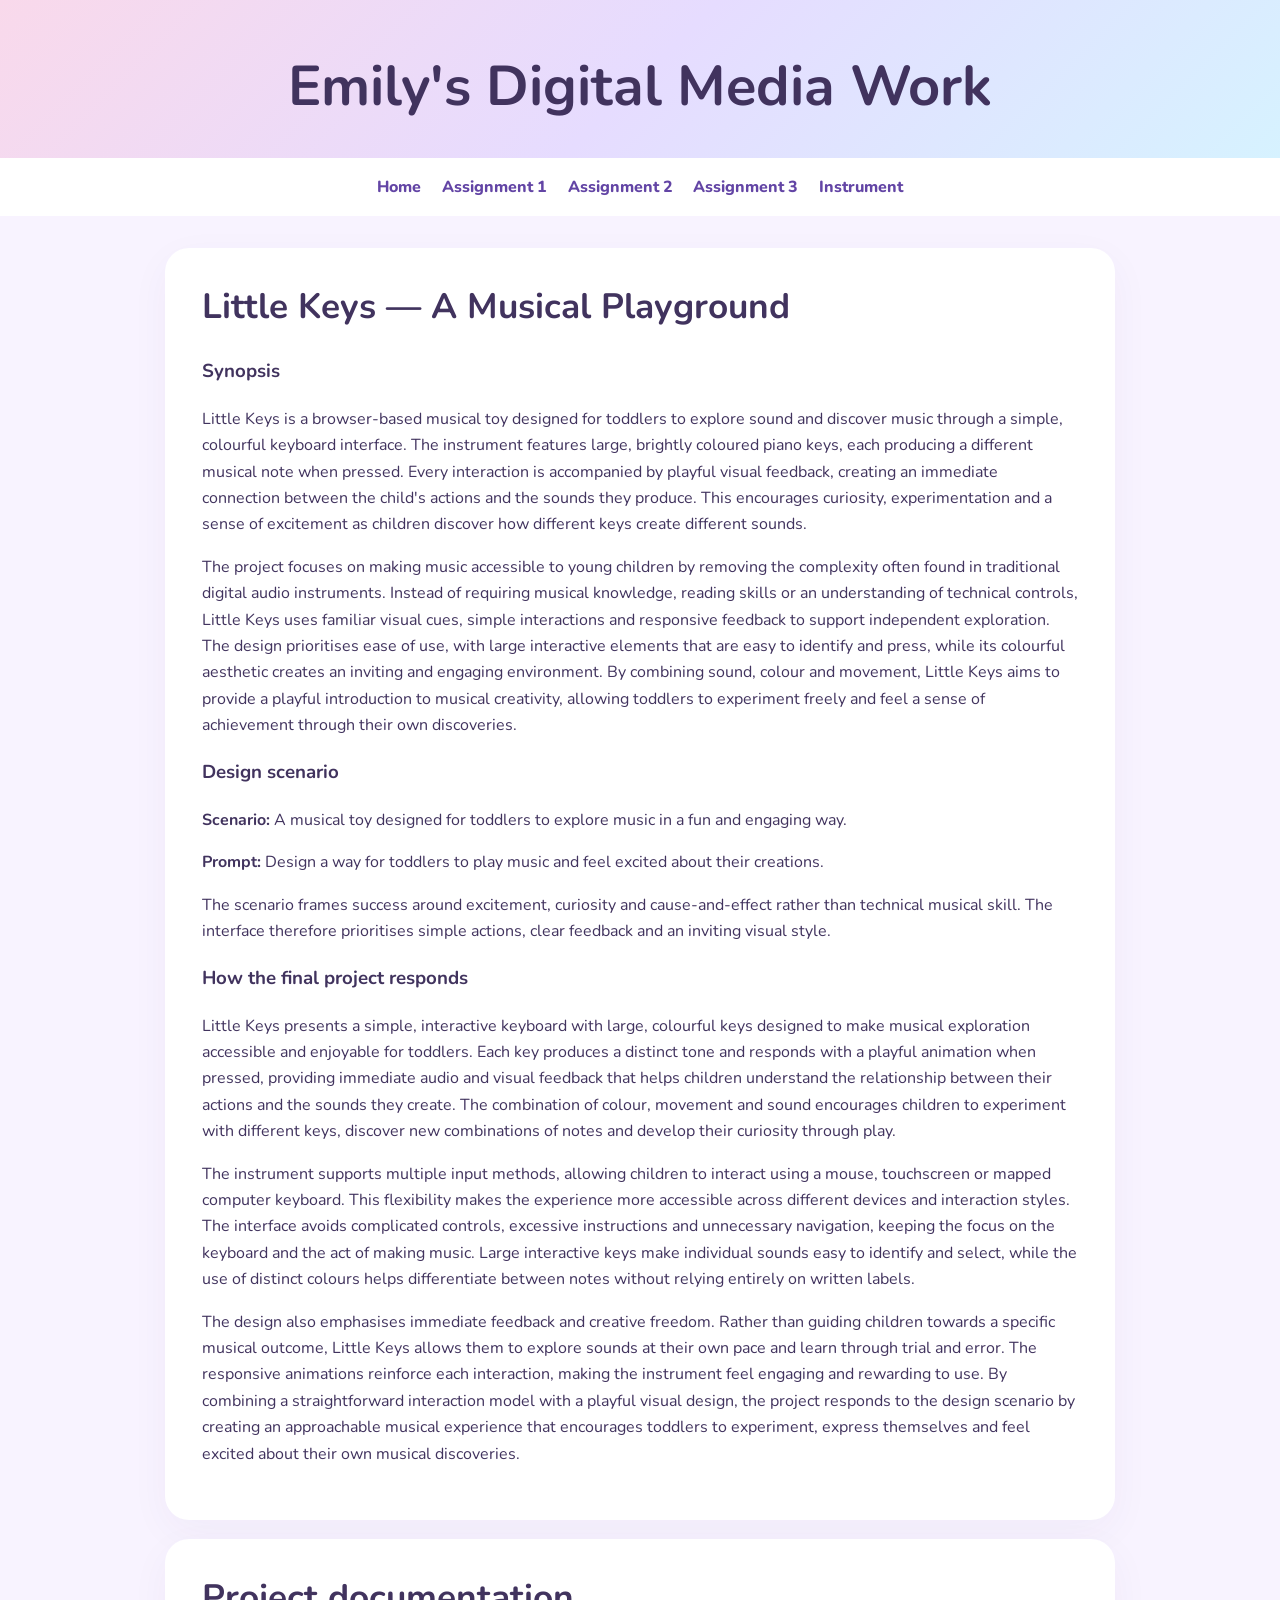
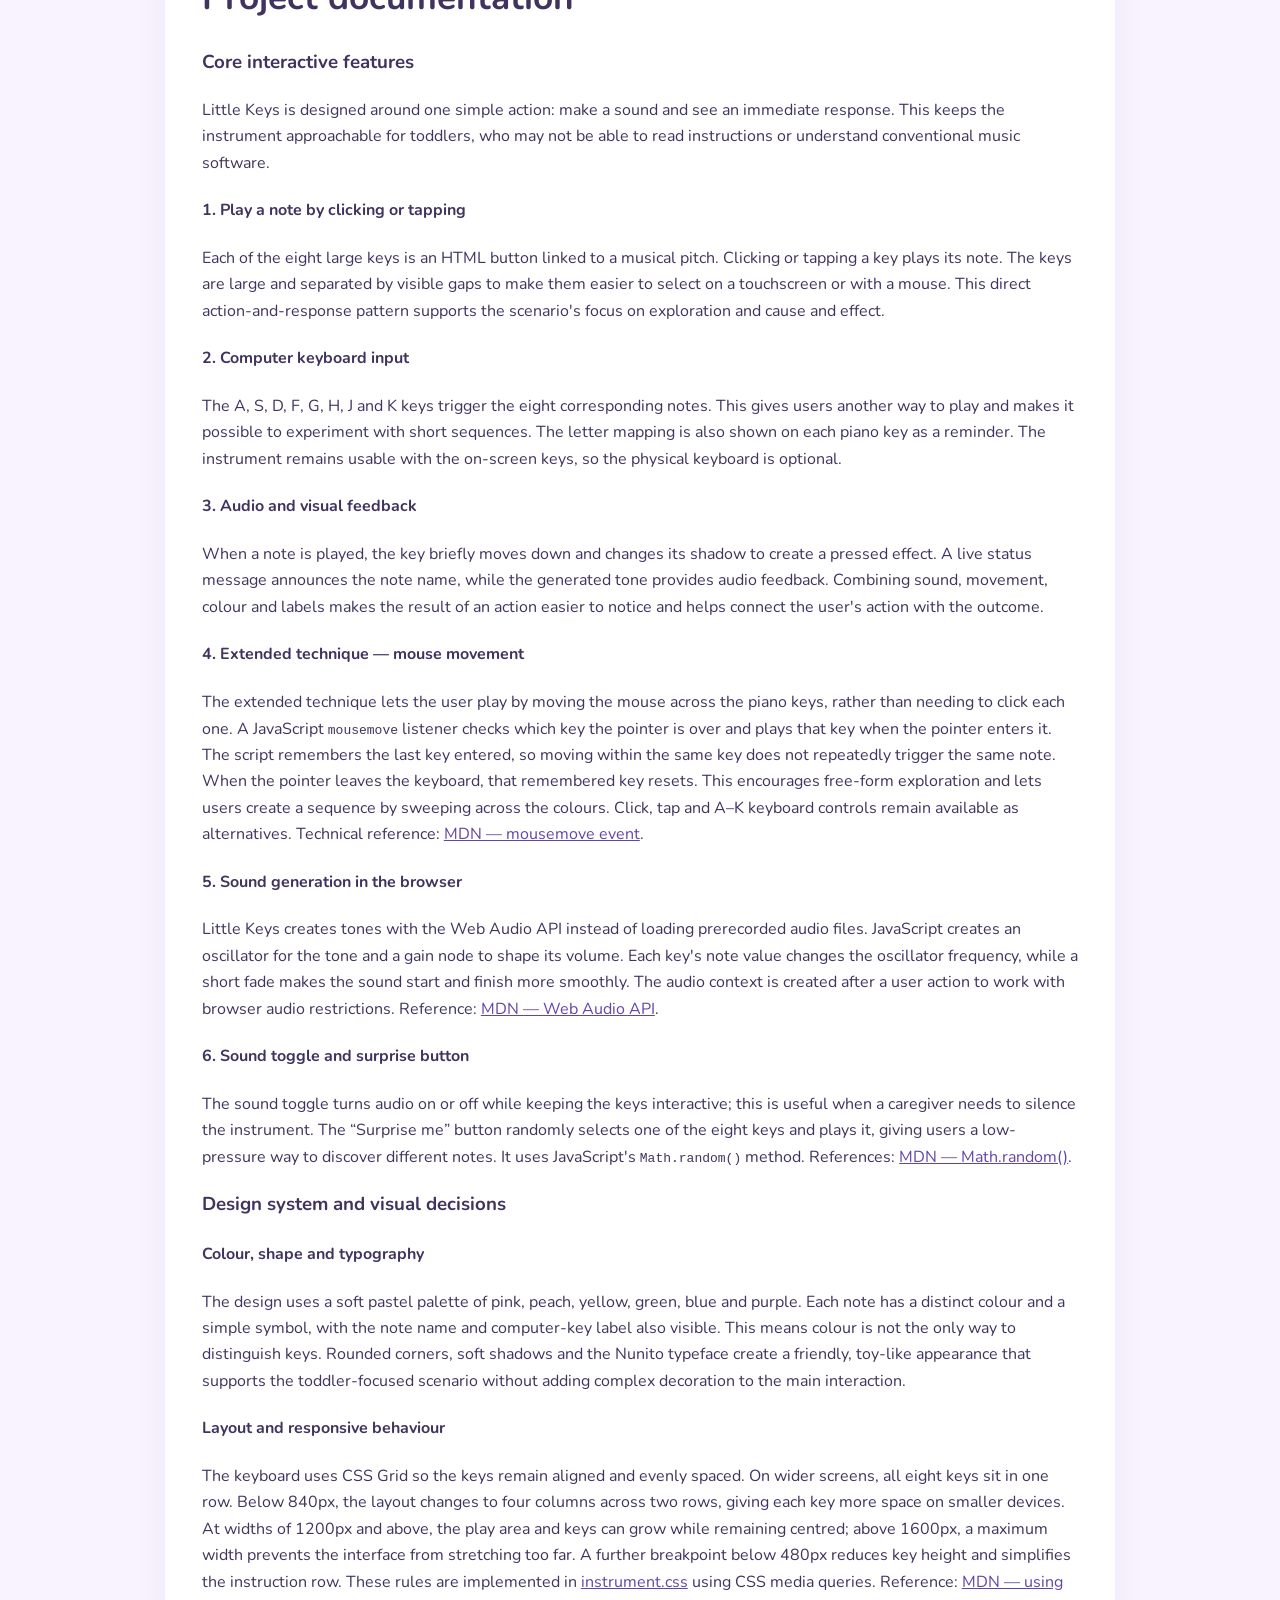
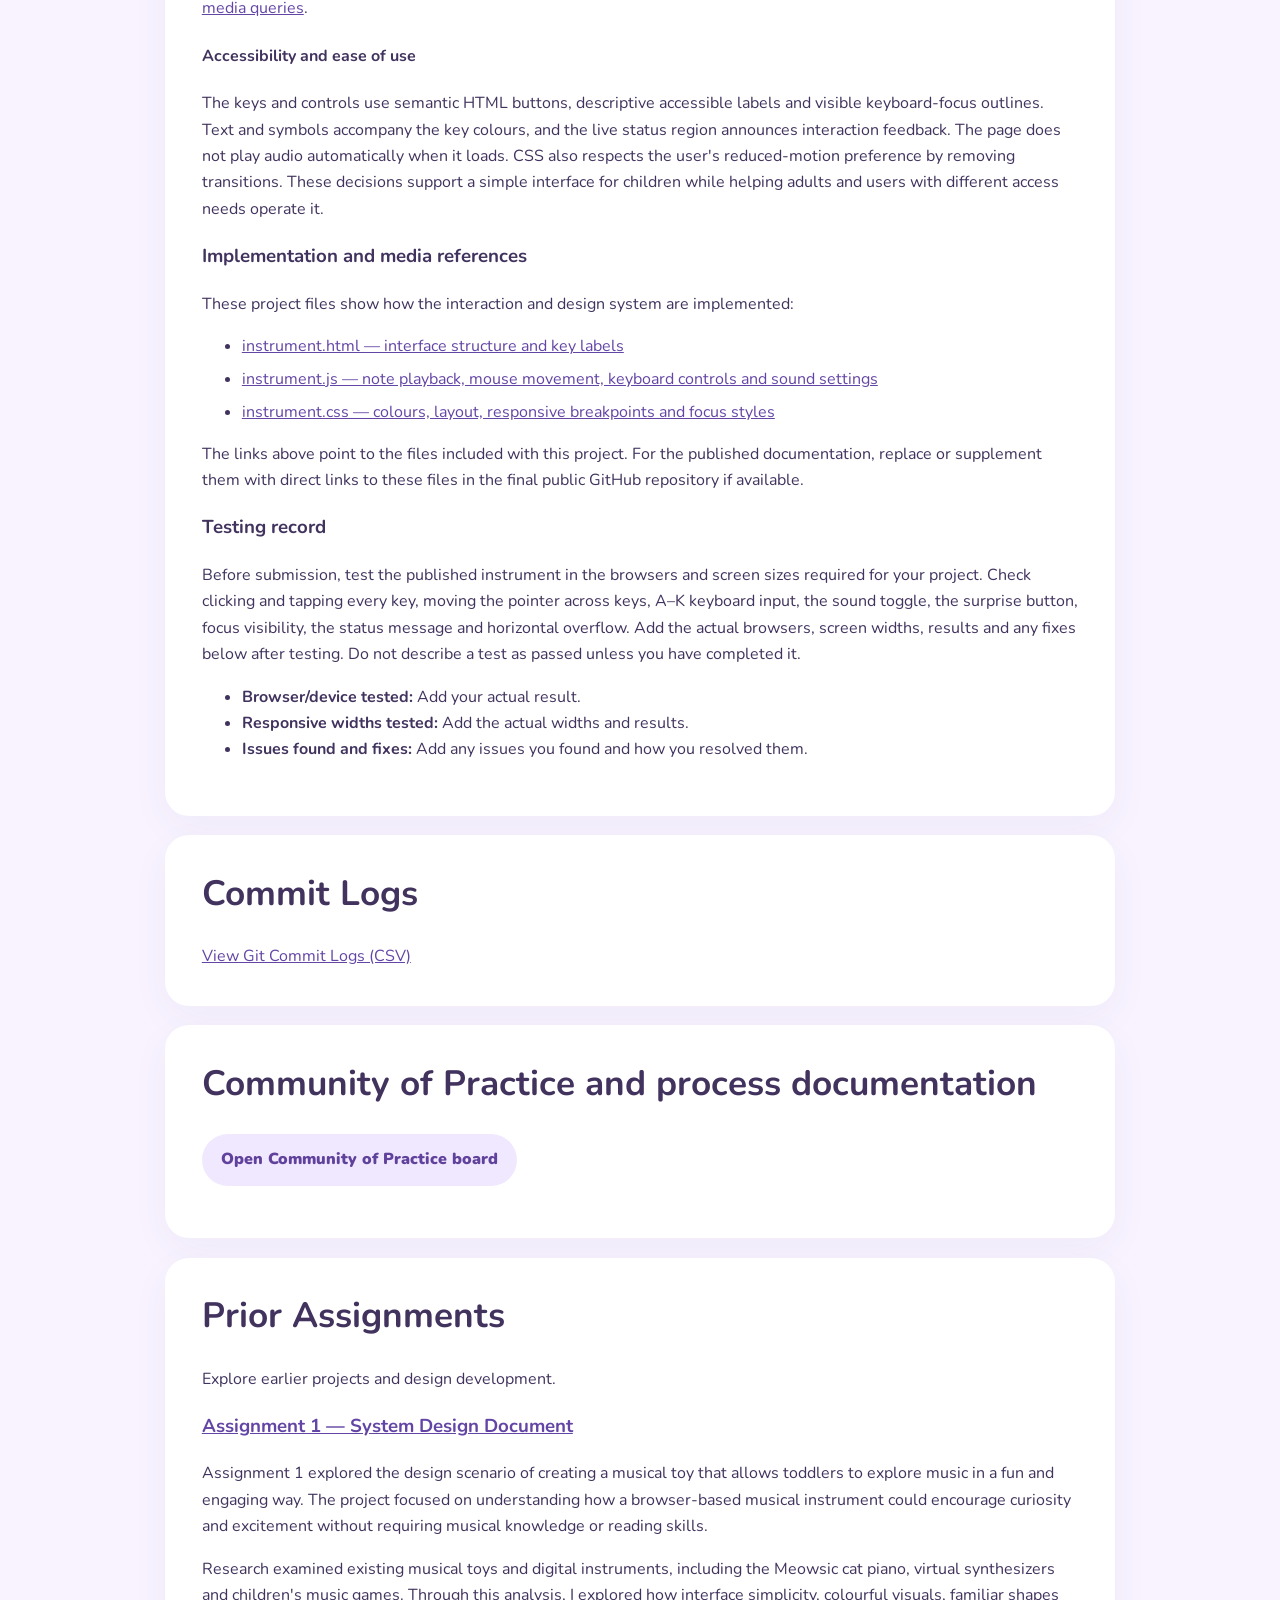
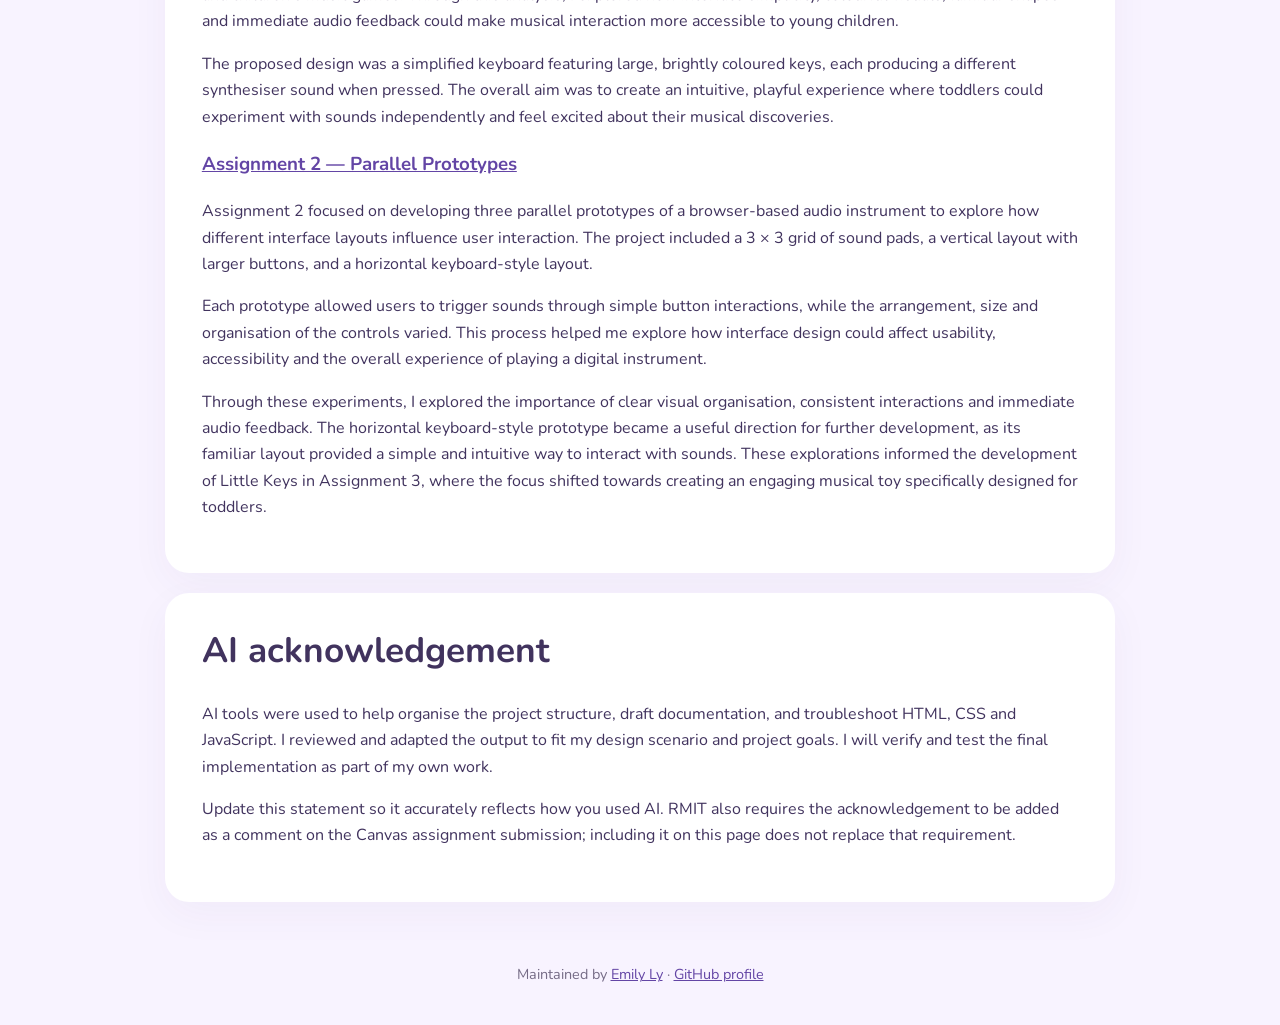
==== index.html @ 015d26b7 "commit_history.csv" ====
<!doctype html>
<html lang="en">
<head>
  <meta charset="utf-8">
  <meta name="viewport" content="width=device-width, initial-scale=1">
  <meta name="description" content="Emily Ly's Digital Media Specialisation work index and Assignment 3 documentation for Little Keys.">
  <title>Emily's Digital Media Work — Little Keys</title>
  <link rel="stylesheet" href="reset.css">
  <link rel="stylesheet" href="style.css">
  
</head>

<body>
    <header class="site-header">
        <h1>Emily's Digital Media Work</h1>
    </header>
    
    <nav class="site-nav" aria-label="Main navigation">
        <a href="#home">Home</a>
        <a href="assignment1.html">Assignment 1</a>
        <a href="assignment2.html">Assignment 2</a>
        <a href="assignment3.html">Assignment 3</a>
        <a href="instrument.html">Instrument</a>
    </nav>
    
    <main id="home">
        <section class="panel">
            <h2>Little Keys — A Musical Playground</h2>
            <h3>Synopsis</h3>
            <p>Little Keys is a browser-based musical toy designed for toddlers to explore sound and discover music through a simple, colourful keyboard interface. 
                The instrument features large, brightly coloured piano keys, each producing a different musical note when pressed. Every interaction is accompanied by playful visual feedback, 
                creating an immediate connection between the child's actions and the sounds they produce. This encourages curiosity, experimentation and a 
                sense of excitement as children discover how different keys create different sounds.</p>

            <p>The project focuses on making music accessible to young children by removing the complexity often found in traditional digital audio instruments. 
                Instead of requiring musical knowledge, reading skills or an understanding of technical controls, Little Keys uses familiar visual cues, 
                simple interactions and responsive feedback to support independent exploration. The design prioritises ease of use, with large interactive 
                elements that are easy to identify and press, while its colourful aesthetic creates an inviting and engaging environment. 
                By combining sound, colour and movement, Little Keys aims to provide a playful introduction to musical creativity, allowing toddlers to 
                experiment freely and feel a sense of achievement through their own discoveries.</p>
                
            <h3>Design scenario</h3>
            <p><strong>Scenario:</strong> A musical toy designed for toddlers to explore music in a fun and engaging way.</p>
            <p><strong>Prompt:</strong> Design a way for toddlers to play music and feel excited about their creations.</p>
            <p>The scenario frames success around excitement, curiosity and cause-and-effect rather than technical musical skill. The interface therefore prioritises simple actions, clear feedback and an inviting visual style.</p>
            
            <h3>How the final project responds</h3>
            <p>Little Keys presents a simple, interactive keyboard with large, colourful keys designed to make musical exploration accessible and enjoyable for toddlers. 
                Each key produces a distinct tone and responds with a playful animation when pressed, providing immediate audio and visual feedback that helps children 
                understand the relationship between their actions and the sounds they create. The combination of colour, movement and sound encourages children to experiment 
                with different keys, discover new combinations of notes and develop their curiosity through play.</p>   

            <p>The instrument supports multiple input methods, allowing children to interact using a mouse, touchscreen or mapped computer keyboard. This flexibility 
            makes the experience more accessible across different devices and interaction styles. The interface avoids complicated controls, excessive instructions and 
            unnecessary navigation, keeping the focus on the keyboard and the act of making music. Large interactive keys make individual sounds easy to identify and select, 
            while the use of distinct colours helps differentiate between notes without relying entirely on written labels.</p>

            <p>The design also emphasises immediate feedback and creative freedom. Rather than guiding children towards a specific musical outcome, Little Keys allows them 
                to explore sounds at their own pace and learn through trial and error. The responsive animations reinforce each interaction, making the instrument feel engaging 
                and rewarding to use. By combining a straightforward interaction model with a playful visual design, the project responds to the design scenario by creating an 
                approachable musical experience that encourages toddlers to experiment, express themselves and feel excited about their own musical discoveries.</p>
                    
        </section>


        <section class="panel" id="assignment3">
                    <h2>Project documentation</h2>
                    <h3>Core interactive features</h3>
                    <p>Little Keys is designed around one simple action: make a sound and see an immediate response. This keeps the instrument approachable for toddlers, who may not be able to read instructions or understand conventional music software.</p>
                    <h4>1. Play a note by clicking or tapping</h4>
                    <p>Each of the eight large keys is an HTML button linked to a musical pitch. Clicking or tapping a key plays its note. The keys are large and separated by visible gaps to make them easier to select on a touchscreen or with a mouse. This direct action-and-response pattern supports the scenario's focus on exploration and cause and effect.</p>
                    <h4>2. Computer keyboard input</h4>
                    <p>The A, S, D, F, G, H, J and K keys trigger the eight corresponding notes. This gives users another way to play and makes it possible to experiment with short sequences. The letter mapping is also shown on each piano key as a reminder. The instrument remains usable with the on-screen keys, so the physical keyboard is optional.</p>
                    <h4>3. Audio and visual feedback</h4>
                    <p>When a note is played, the key briefly moves down and changes its shadow to create a pressed effect. A live status message announces the note name, while the generated tone provides audio feedback. Combining sound, movement, colour and labels makes the result of an action easier to notice and helps connect the user's action with the outcome.</p>
                    <h4>4. Extended technique — mouse movement</h4>
                    <p>The extended technique lets the user play by moving the mouse across the piano keys, rather than needing to click each one. A JavaScript <code>mousemove</code> listener checks which key the pointer is over and plays that key when the pointer enters it. The script remembers the last key entered, so moving within the same key does not repeatedly trigger the same note. When the pointer leaves the keyboard, that remembered key resets. This encourages free-form exploration and lets users create a sequence by sweeping across the colours. Click, tap and A–K keyboard controls remain available as alternatives. Technical reference: <a href="https://developer.mozilla.org/en-US/docs/Web/API/Element/mousemove_event" target="_blank" rel="noreferrer">MDN — mousemove event</a>.</p>
                    <h4>5. Sound generation in the browser</h4>
                    <p>Little Keys creates tones with the Web Audio API instead of loading prerecorded audio files. JavaScript creates an oscillator for the tone and a gain node to shape its volume. Each key's note value changes the oscillator frequency, while a short fade makes the sound start and finish more smoothly. The audio context is created after a user action to work with browser audio restrictions. Reference: <a href="https://developer.mozilla.org/en-US/docs/Web/API/Web_Audio_API" target="_blank" rel="noreferrer">MDN — Web Audio API</a>.</p>
                    <h4>6. Sound toggle and surprise button</h4>
                    <p>The sound toggle turns audio on or off while keeping the keys interactive; this is useful when a caregiver needs to silence the instrument. The “Surprise me” button randomly selects one of the eight keys and plays it, giving users a low-pressure way to discover different notes. It uses JavaScript's <code>Math.random()</code> method. References: <a href="https://developer.mozilla.org/en-US/docs/Web/JavaScript/Reference/Global_Objects/Math/random" target="_blank" rel="noreferrer">MDN — Math.random()</a>.</p>
                    <h3>Design system and visual decisions</h3>
                    <h4>Colour, shape and typography</h4>
                    <p>The design uses a soft pastel palette of pink, peach, yellow, green, blue and purple. Each note has a distinct colour and a simple symbol, with the note name and computer-key label also visible. This means colour is not the only way to distinguish keys. Rounded corners, soft shadows and the Nunito typeface create a friendly, toy-like appearance that supports the toddler-focused scenario without adding complex decoration to the main interaction.</p>
                    <h4>Layout and responsive behaviour</h4>
                    <p>The keyboard uses CSS Grid so the keys remain aligned and evenly spaced. On wider screens, all eight keys sit in one row. Below 840px, the layout changes to four columns across two rows, giving each key more space on smaller devices. At widths of 1200px and above, the play area and keys can grow while remaining centred; above 1600px, a maximum width prevents the interface from stretching too far. A further breakpoint below 480px reduces key height and simplifies the instruction row. These rules are implemented in <a href="instrument.css">instrument.css</a> using CSS media queries. Reference: <a href="https://developer.mozilla.org/en-US/docs/Web/CSS/CSS_media_queries/Using_media_queries" target="_blank" rel="noreferrer">MDN — using media queries</a>.</p>
                    <h4>Accessibility and ease of use</h4>
                    <p>The keys and controls use semantic HTML buttons, descriptive accessible labels and visible keyboard-focus outlines. Text and symbols accompany the key colours, and the live status region announces interaction feedback. The page does not play audio automatically when it loads. CSS also respects the user's reduced-motion preference by removing transitions. These decisions support a simple interface for children while helping adults and users with different access needs operate it.</p>
                    <h3>Implementation and media references</h3>
                    <p>These project files show how the interaction and design system are implemented:</p>
                    <ul class="work-links">
                        <li><a href="instrument.html">instrument.html — interface structure and key labels</a></li>
                        <li><a href="instrument.js">instrument.js — note playback, mouse movement, keyboard controls and sound settings</a></li>
                        <li><a href="instrument.css">instrument.css — colours, layout, responsive breakpoints and focus styles</a></li>
                    </ul>
                    <p>The links above point to the files included with this project. For the published documentation, replace or supplement them with direct links to these files in the final public GitHub repository if available.</p>
                    <h3>Testing record</h3>
                    <p>Before submission, test the published instrument in the browsers and screen sizes required for your project. Check clicking and tapping every key, moving the pointer across keys, A–K keyboard input, the sound toggle, the surprise button, focus visibility, the status message and horizontal overflow. Add the actual browsers, screen widths, results and any fixes below after testing. Do not describe a test as passed unless you have completed it.</p>
                    <ul>
                        <li><strong>Browser/device tested:</strong> Add your actual result.</li>
                        <li><strong>Responsive widths tested:</strong> Add the actual widths and results.</li>
                        <li><strong>Issues found and fixes:</strong> Add any issues you found and how you resolved them.</li>
                    </ul>
                    </section>
                    </section>

        <section class="panel" id="commits">
            <h2>Commit Logs</h2>
            <a href="commit_history.csv" target="_blank">View Git Commit Logs (CSV)</a>
        </section>


        <section class="panel" id="community">
            <h2>Community of Practice and process documentation</h2>
            <p><a class="button button-secondary" href="https://au.miro.com/app/board/u3jVOf5GMUk=/?share_link_id=361739306396" target="_blank" rel="noreferrer">Open Community of Practice board</a></p>
        </section>

        <section class="panel" id="previous-work">
        <h2>Prior Assignments</h2>
        <p>Explore earlier projects and design development.</p>

            <h3><a href="assignment1.html">Assignment 1 — System Design Document</a></h3>
            <p>Assignment 1 explored the design scenario of creating a musical toy that allows toddlers to explore music in a fun and engaging way. The project focused on understanding how a 
                browser-based musical instrument could encourage curiosity and excitement without requiring musical knowledge or reading skills.</p>

            <p>Research examined existing musical toys and digital instruments, including the Meowsic cat piano, virtual synthesizers and children's music games. Through this analysis, 
                I explored how interface simplicity, colourful visuals, familiar shapes and immediate audio feedback could make musical interaction more accessible to young children.</p>

            <p>The proposed design was a simplified keyboard featuring large, brightly coloured keys, each producing a different synthesiser sound when pressed. The overall aim was 
                to create an intuitive, playful experience where toddlers could experiment with sounds independently and feel excited about their musical discoveries.</p>

            <h3><a href="assignment2.html">Assignment 2 — Parallel Prototypes</a></h3>
            <p>Assignment 2 focused on developing three parallel prototypes of a browser-based audio instrument to explore how different interface layouts influence user interaction. 
                The project included a 3 × 3 grid of sound pads, a vertical layout with larger buttons, and a horizontal keyboard-style layout.</p>

            <p>Each prototype allowed users to trigger sounds through simple button interactions, while the arrangement, size and organisation of the controls varied. This process 
                helped me explore how interface design could affect usability, accessibility and the overall experience of playing a digital instrument.</p>
            
            <p>Through these experiments, I explored the importance of clear visual organisation, consistent interactions and immediate audio feedback. The horizontal keyboard-style 
                prototype became a useful direction for further development, as its familiar layout provided a simple and intuitive way to interact with sounds. 
                These explorations informed the development of Little Keys in Assignment 3, where the focus shifted towards creating an engaging musical toy specifically designed for toddlers.</p>
        </section>

    <section class="panel" id="ai-acknowledgement">
    <h2>AI acknowledgement</h2>
    <p>AI tools were used to help organise the project structure, draft documentation, and troubleshoot HTML, CSS and JavaScript. I reviewed and adapted the output to fit my design scenario and project goals. I will verify and test the final implementation as part of my own work.</p>
    <p>Update this statement so it accurately reflects how you used AI. RMIT also requires the acknowledgement to be added as a comment on the Canvas assignment submission; including it on this page does not replace that requirement.</p>
    </section>

    </main>
    <footer><p>Maintained by <a href="https://github.com/emilylyy1" target="_blank" rel="noreferrer">Emily Ly</a> · <a href="https://github.com/emilylyy1" target="_blank" rel="noreferrer">GitHub profile</a></p></footer>
</body>
</html>
---- style.css ----
@import url('https://fonts.googleapis.com/css2?family=Nunito:wght@400;600;700;800;900&display=swap');
:root{--ink:#41335e;--purple:#7655b5;--paper:#f8f3ff;--panel:#fff}
*{box-sizing:border-box}body{margin:0;background:var(--paper);color:var(--ink);font-family:Nunito,Arial,sans-serif;line-height:1.65}a{color:#6345a5}a:focus-visible{outline:3px solid #39265f;outline-offset:4px}.site-header{text-align:center;padding:3rem 1rem 2rem;background:linear-gradient(135deg,#f9d9eb,#e6dcff,#d6f2ff)}.site-header h1{font-size:clamp(2rem,5vw,3.5rem);line-height:1.1;margin:.5rem 0}.site-header p{margin:.4rem auto}.eyebrow{font-size:.78rem;letter-spacing:.14em;font-weight:900;color:#7655b5}.site-nav{display:flex;justify-content:center;flex-wrap:wrap;gap:.5rem 1.3rem;padding:1rem;background:#fff;font-weight:800}.site-nav a{text-decoration:none}.site-nav a:hover{text-decoration:underline}main{width:min(950px,100% - 2rem);margin:2rem auto}.panel{background:#fff;border-radius:24px;padding:clamp(1.2rem,4vw,2.3rem);margin-bottom:1.2rem;box-shadow:0 12px 40px #49356b0b}.panel h2{line-height:1.2;margin-top:0;font-size:clamp(1.5rem,3vw,2.2rem)}.link-row{display:flex;gap:.7rem;flex-wrap:wrap;margin-top:1.3rem}.button{display:inline-block;background:#7655b5;color:white;text-decoration:none;font-weight:900;border-radius:999px;padding:.8rem 1.2rem}.button-secondary{background:#f0e8ff;color:#60419b}.work-links li{margin:.4rem 0}footer{text-align:center;padding:1.5rem 1rem 2rem;font-size:.9rem;color:#756b86}footer p{margin:.35rem auto}@media(max-width:600px){.site-header{padding:2rem 1rem 1.5rem}.site-nav{gap:.7rem;}.panel{border-radius:18px}main{width:calc(100% - 1rem);margin:1rem auto}}
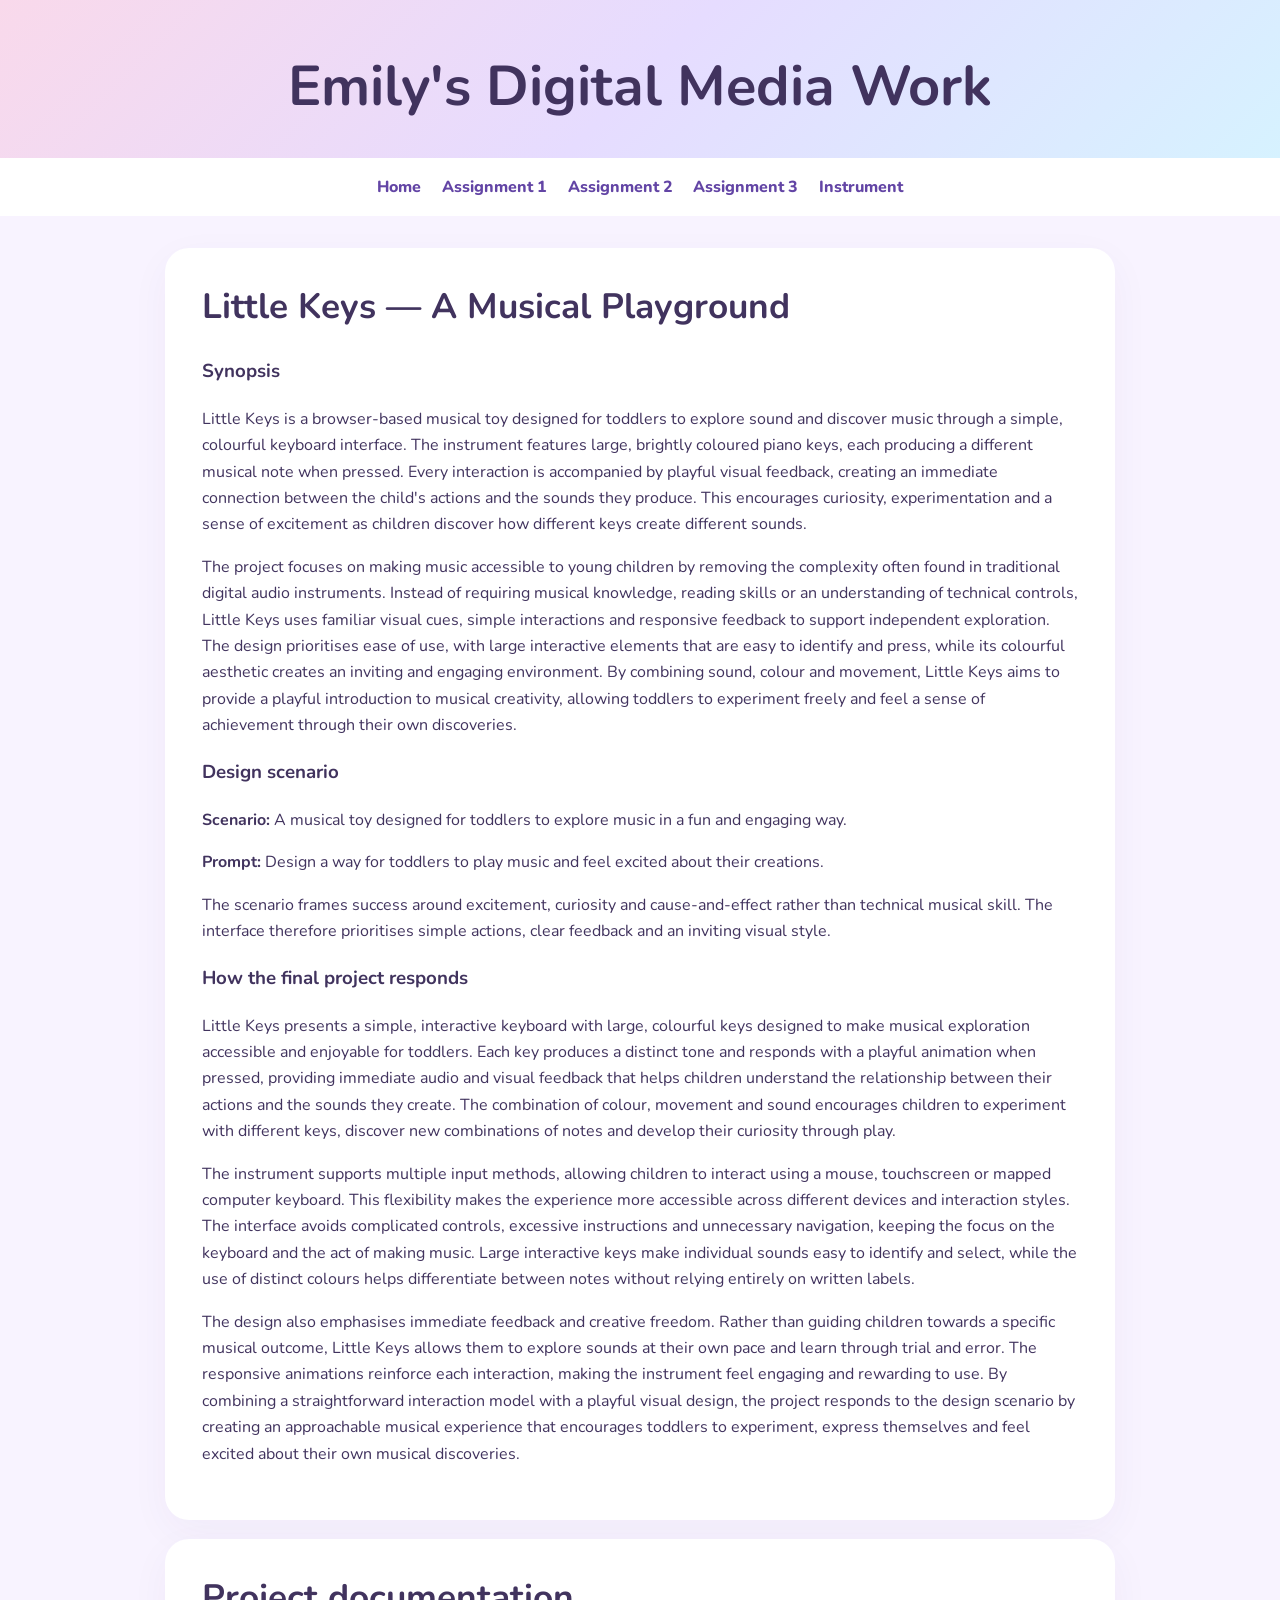
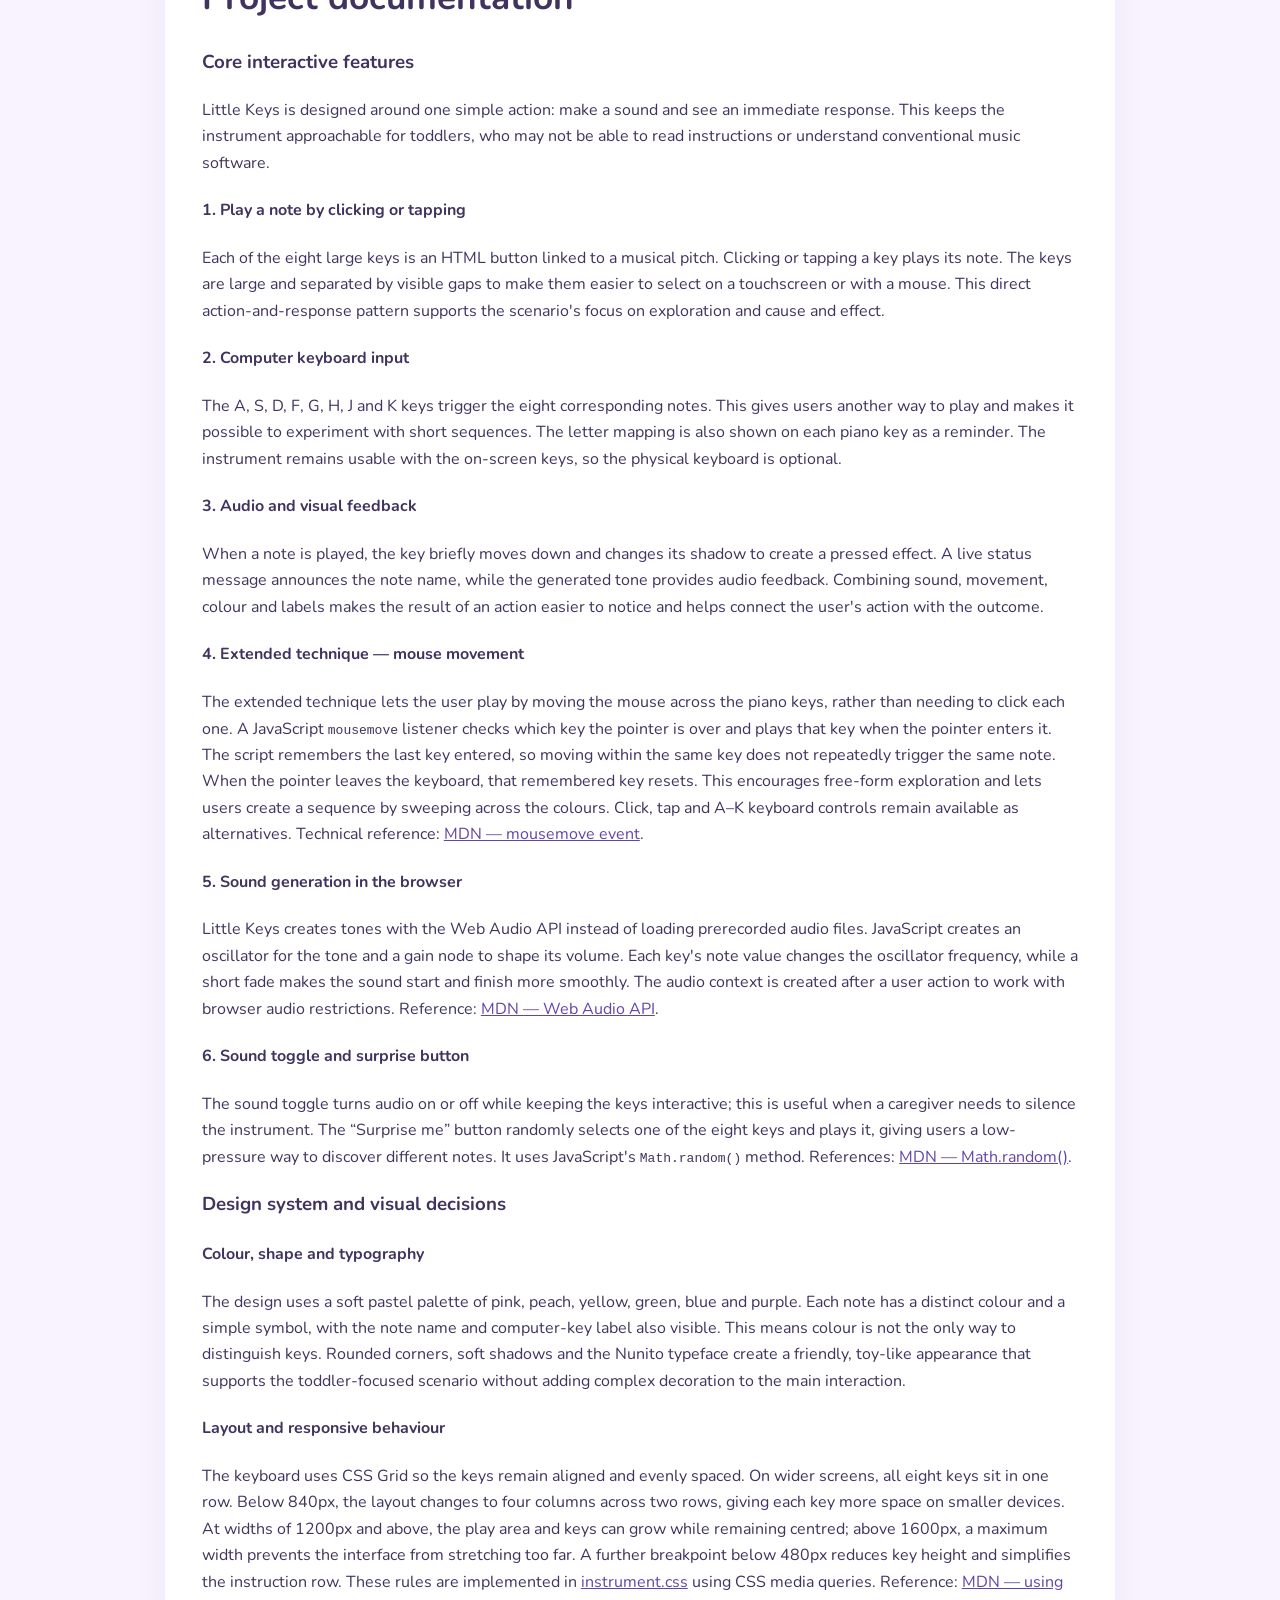
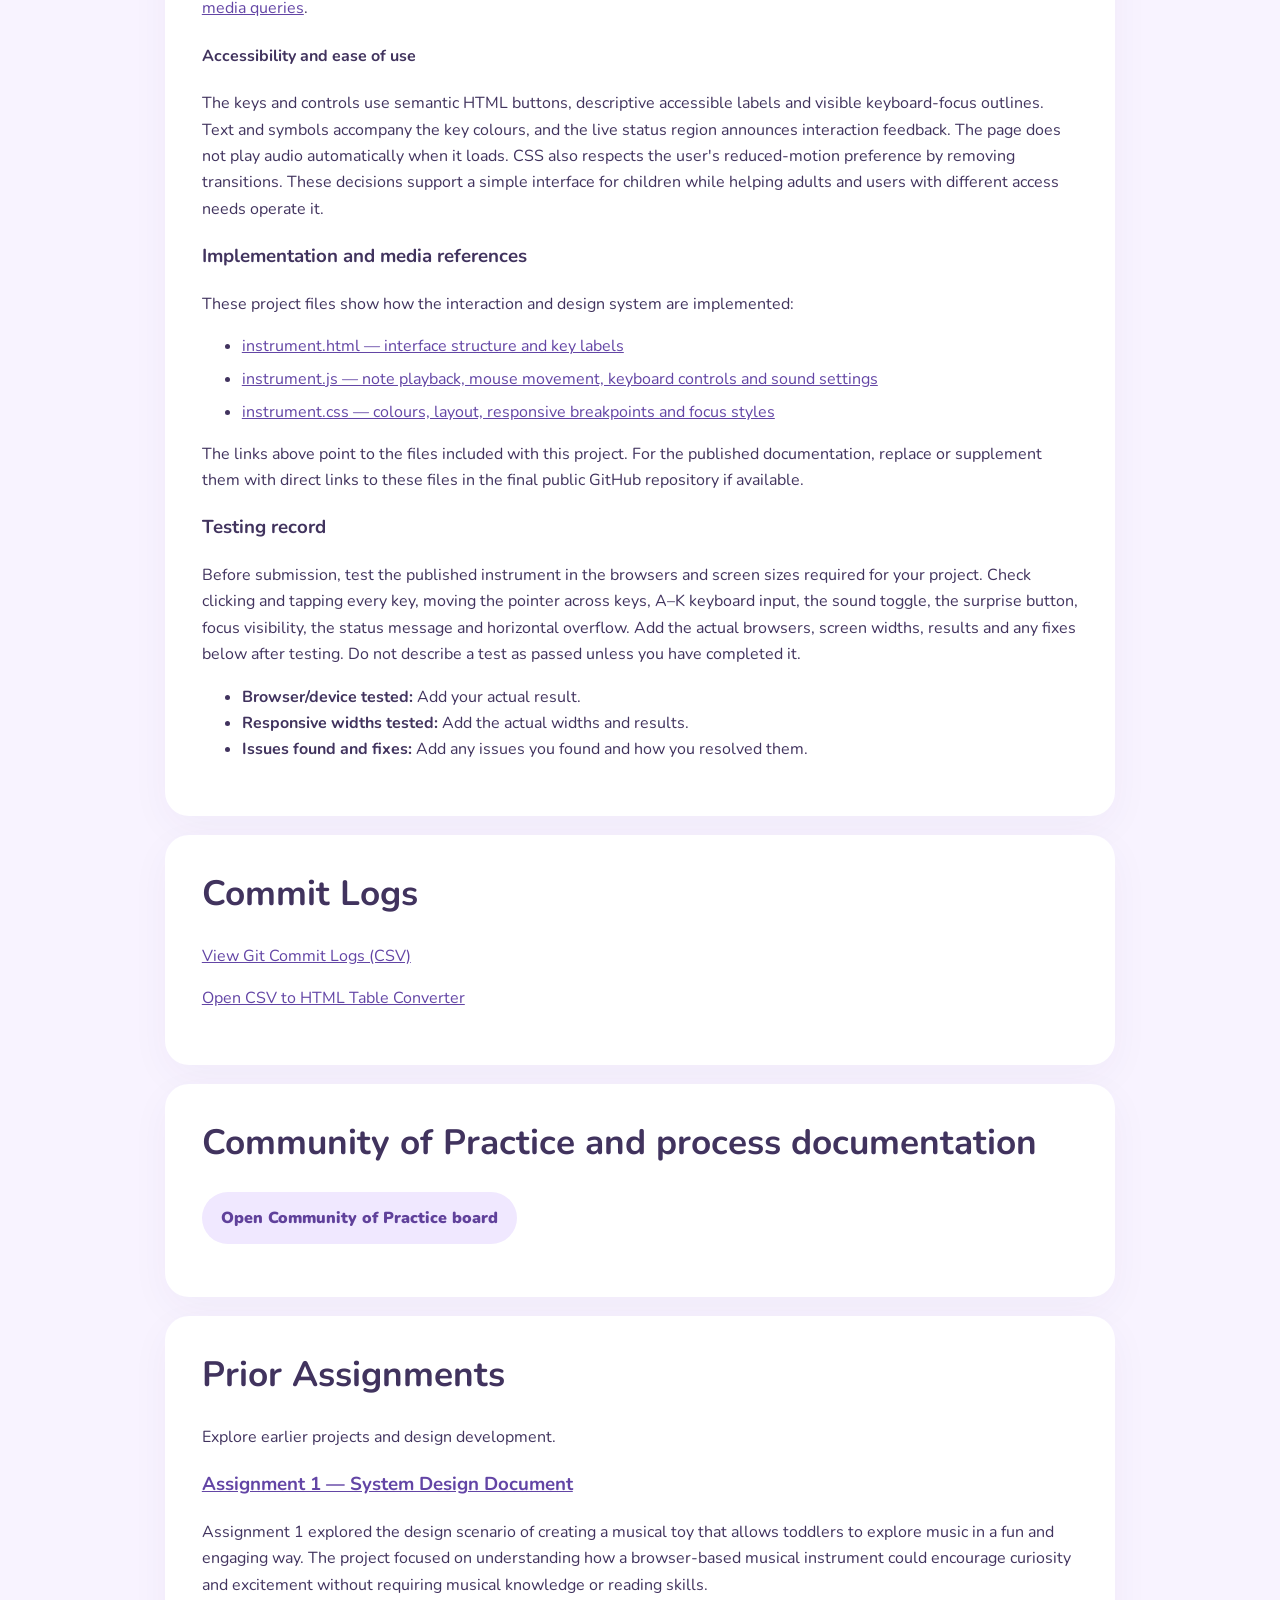
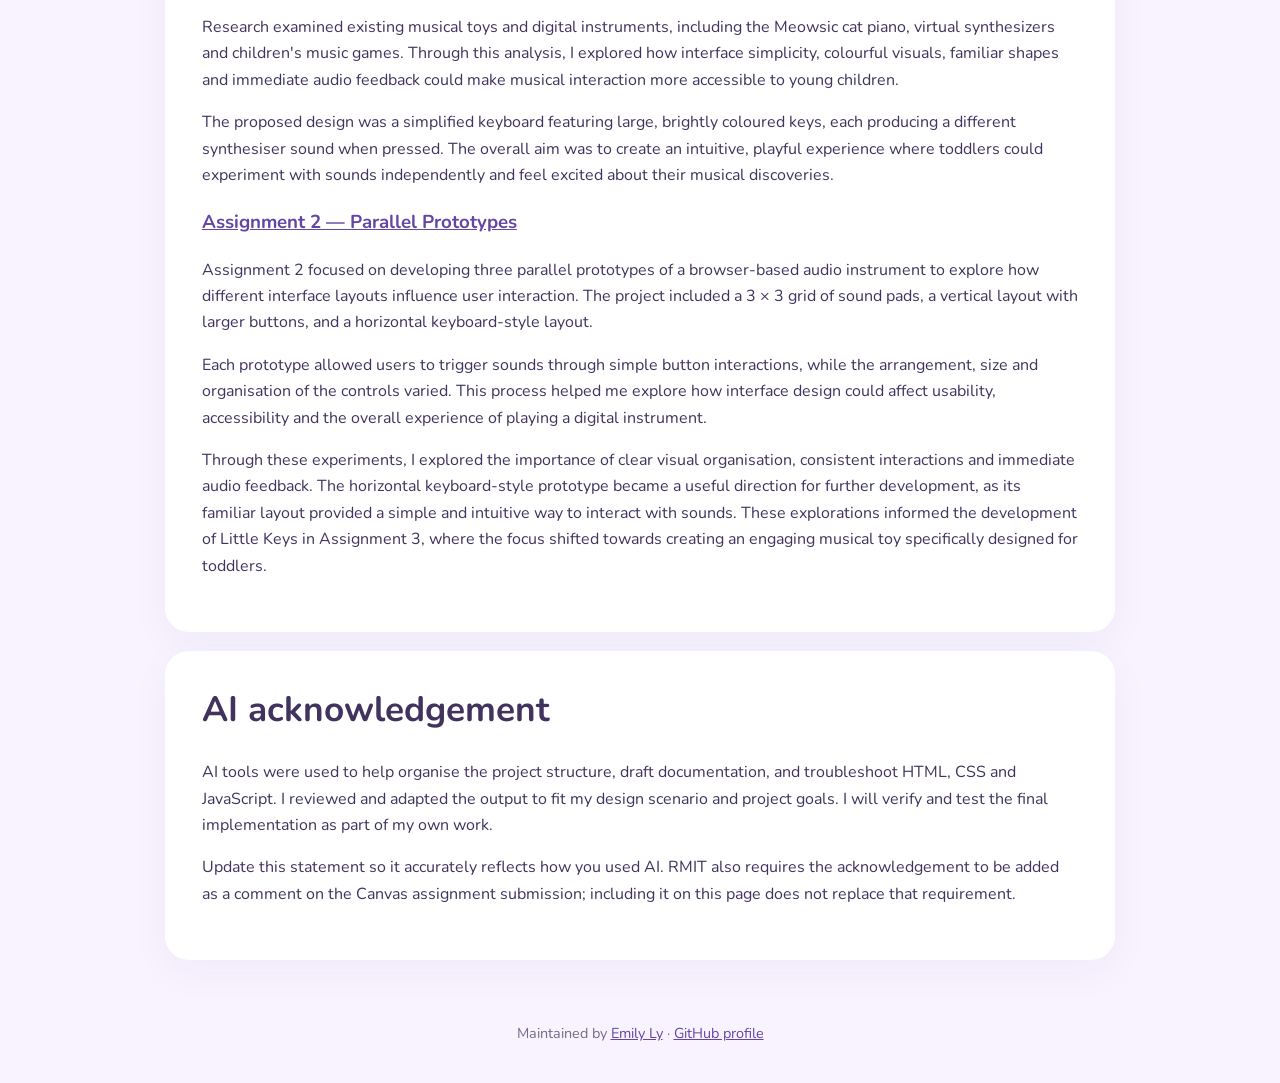
==== commit 98ec01a6: "Adding CSV link" ====
--- a/index.html
+++ b/index.html
@@ -106,7 +106,20 @@
 
         <section class="panel" id="commits">
             <h2>Commit Logs</h2>
-            <a href="commit_history.csv" target="_blank">View Git Commit Logs (CSV)</a>
+
+            <p>
+                <a href="commit-logs.csv" target="_blank" rel="noreferrer">
+                    View Git Commit Logs (CSV)
+                </a>
+            </p>
+
+            <p>
+                <a href="https://rmit-idad-2650-thur.github.io/csv-to-html-table/"
+                target="_blank"
+                rel="noreferrer">
+                    Open CSV to HTML Table Converter
+                </a>
+            </p>
         </section>
 
 
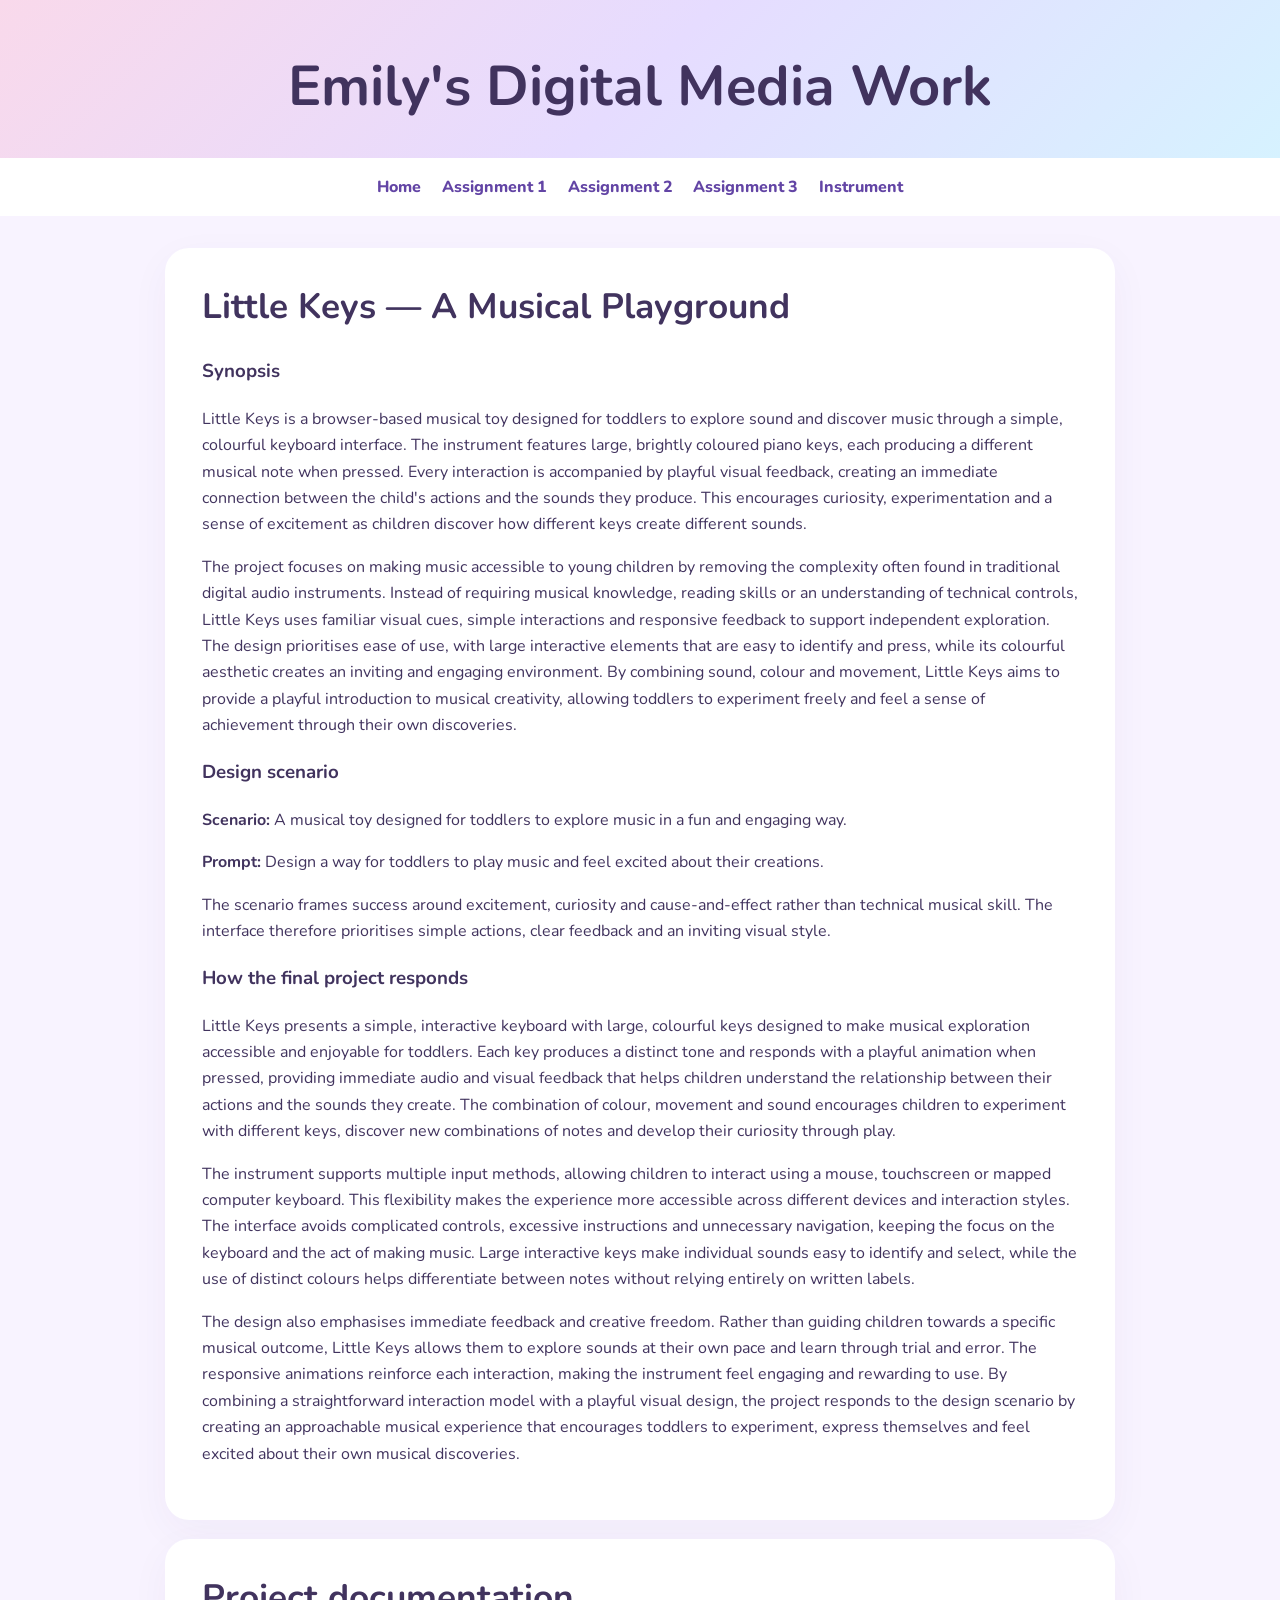
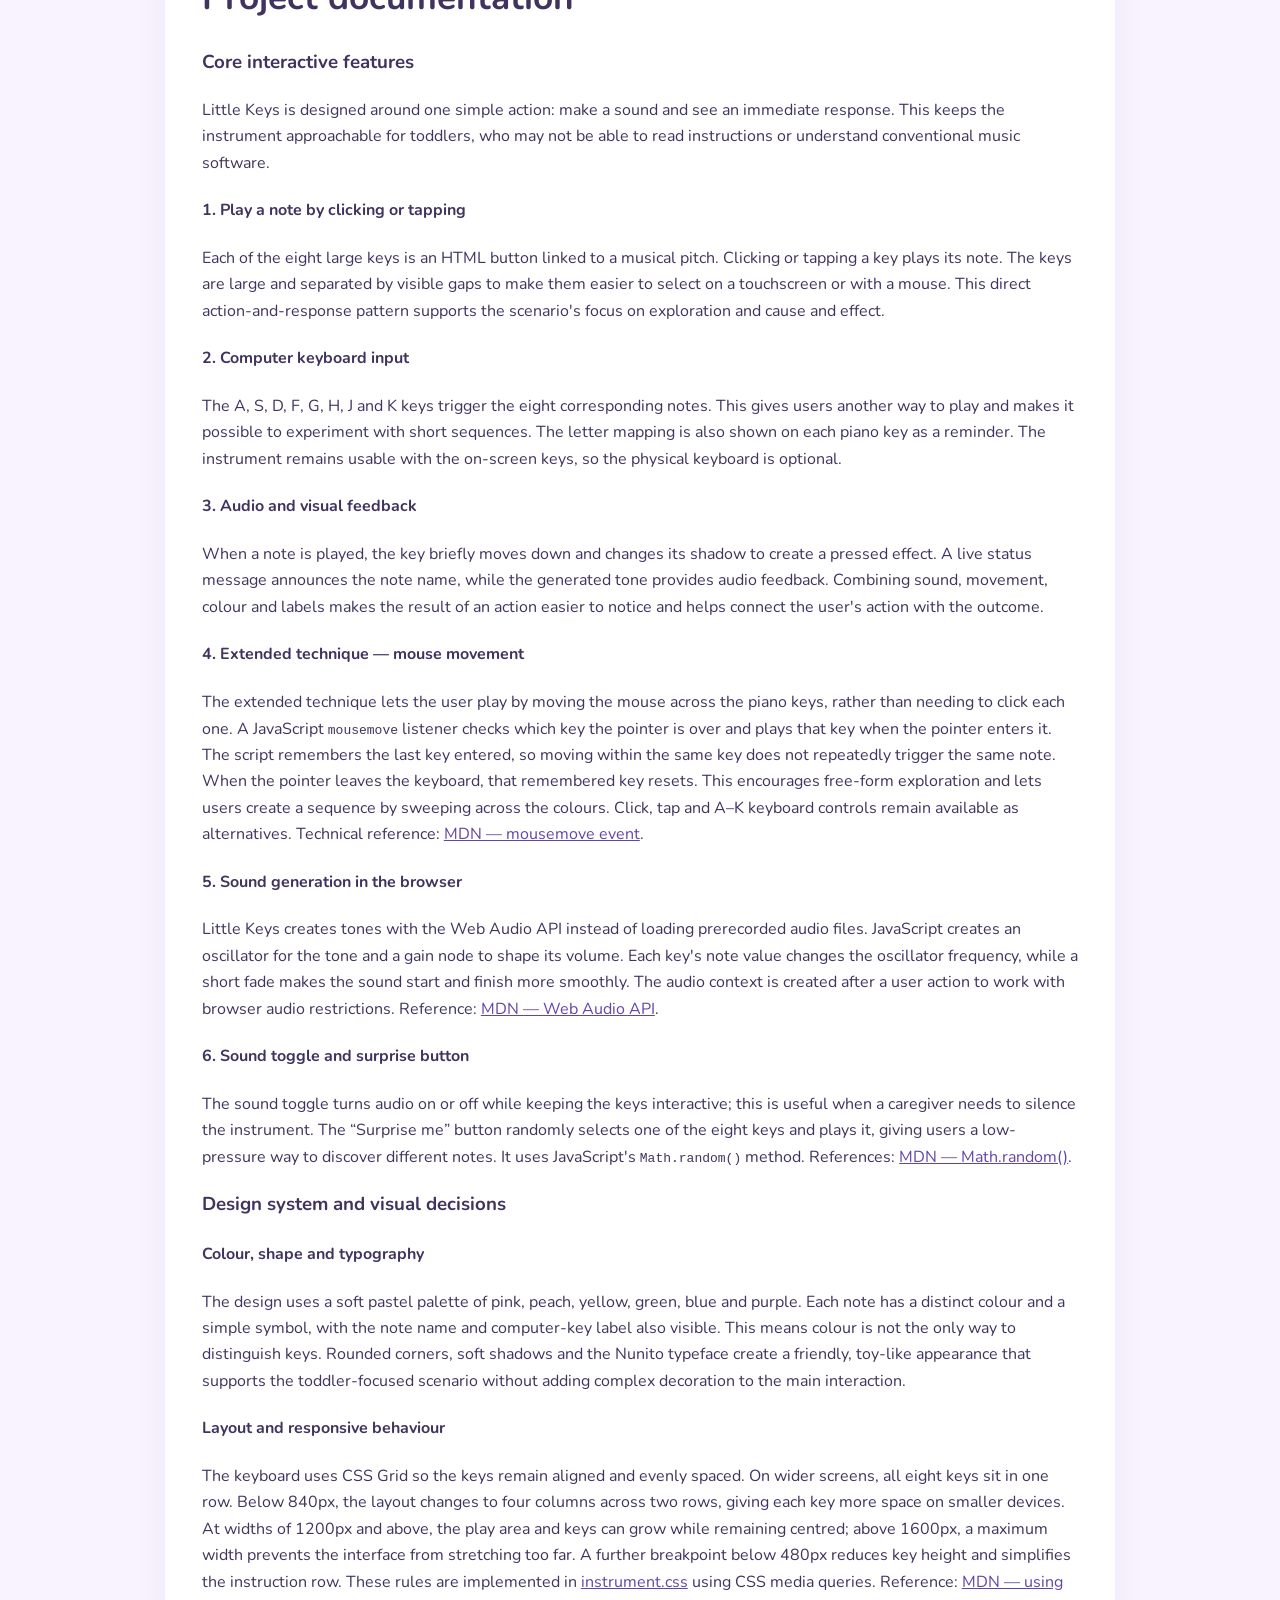
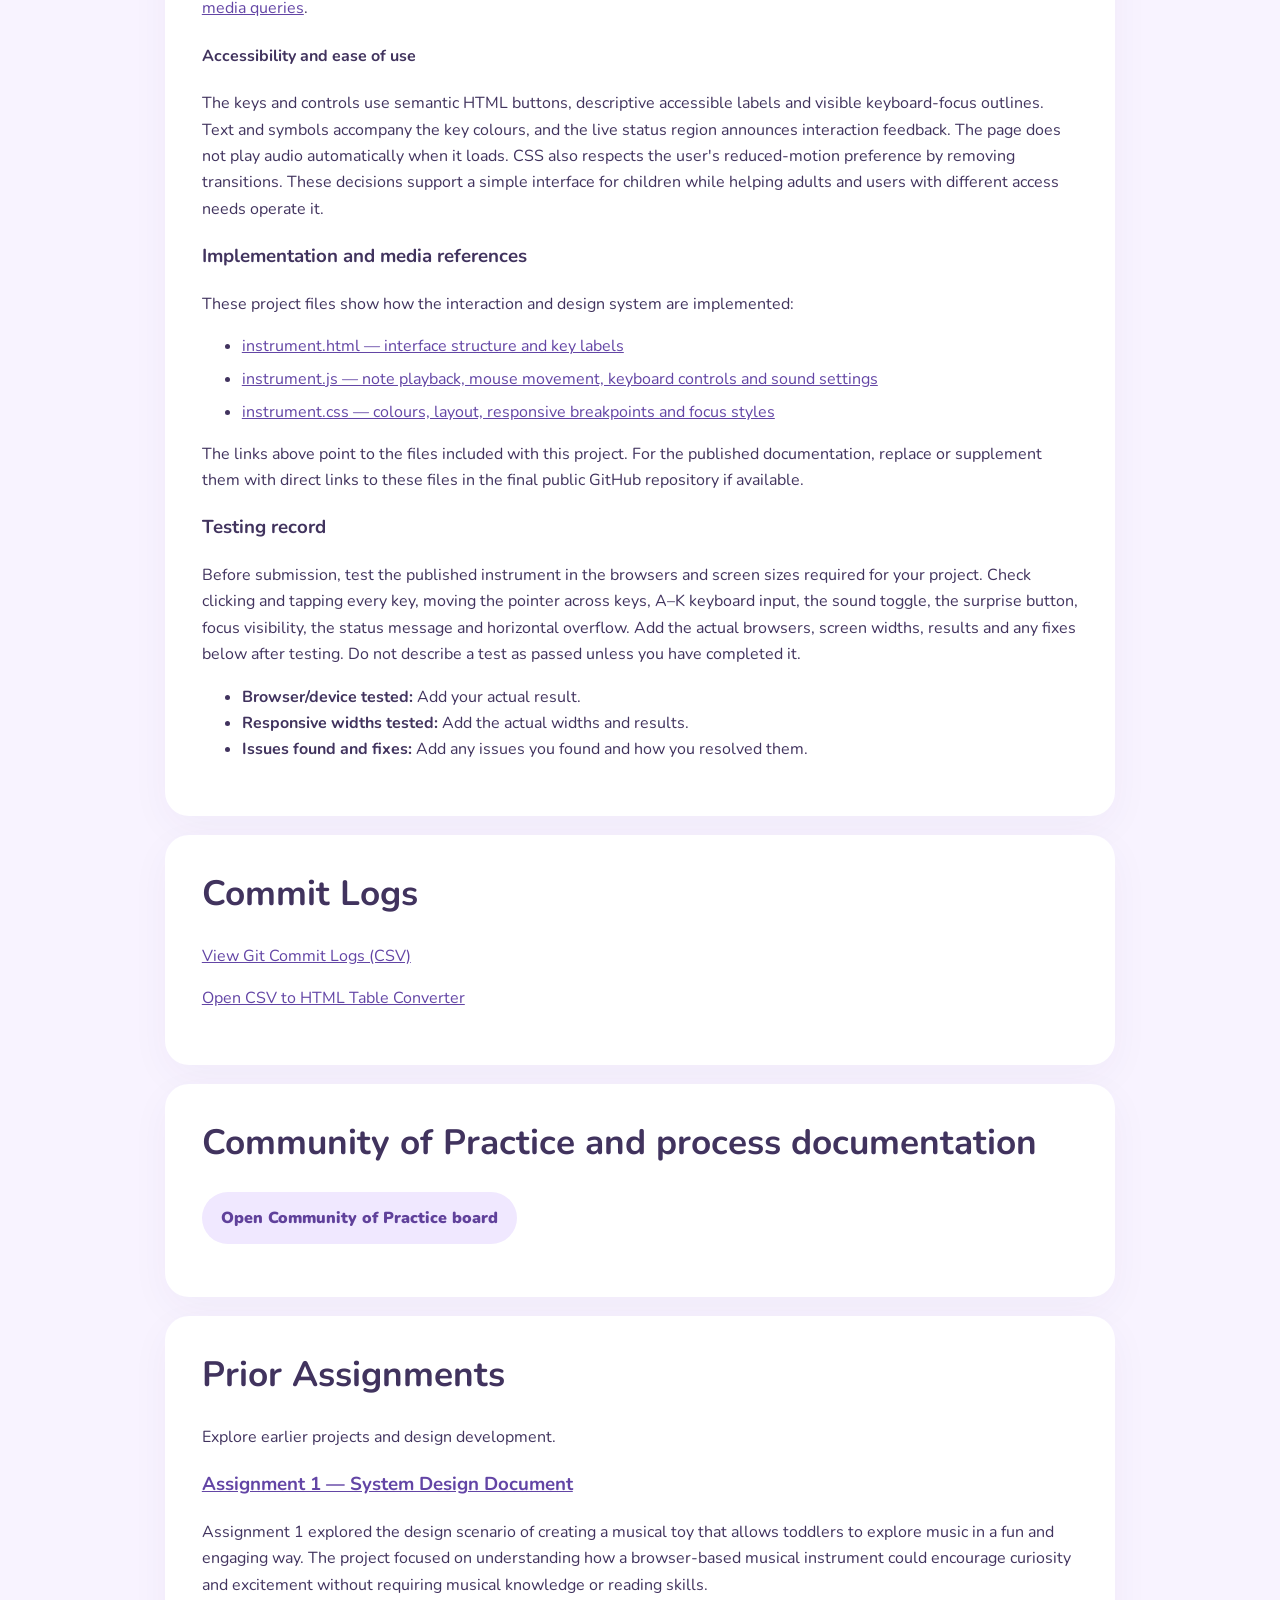
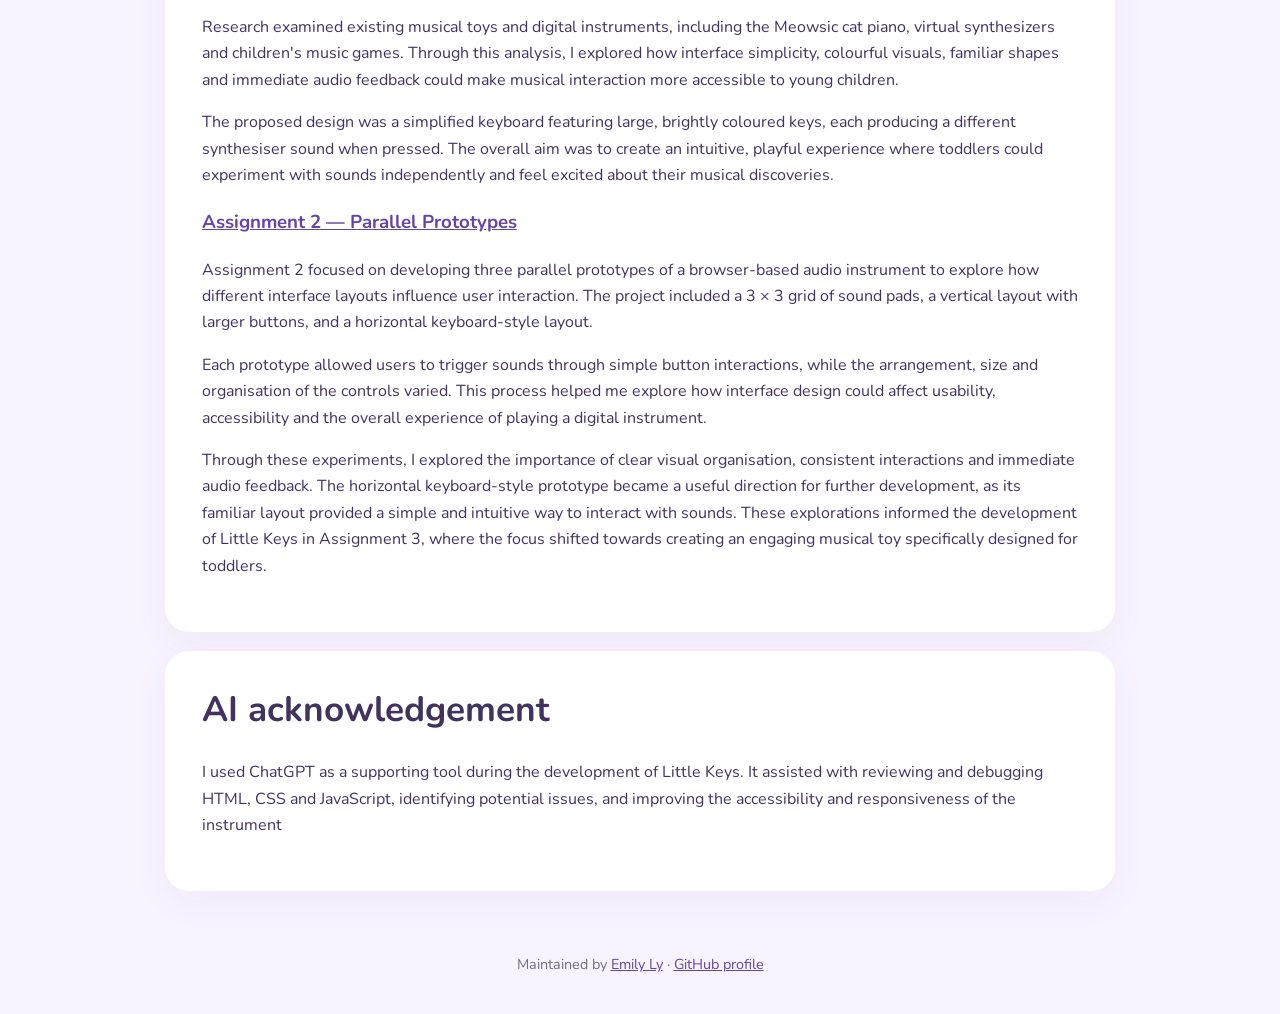
==== commit 5e33f46a: "Ai Ack" ====
--- a/index.html
+++ b/index.html
@@ -102,13 +102,12 @@
                         <li><strong>Issues found and fixes:</strong> Add any issues you found and how you resolved them.</li>
                     </ul>
                     </section>
-                    </section>
 
         <section class="panel" id="commits">
             <h2>Commit Logs</h2>
 
             <p>
-                <a href="commit-logs.csv" target="_blank" rel="noreferrer">
+                <a href="commit-history.csv" target="_blank" rel="noreferrer">
                     View Git Commit Logs (CSV)
                 </a>
             </p>
@@ -156,9 +155,7 @@
 
     <section class="panel" id="ai-acknowledgement">
     <h2>AI acknowledgement</h2>
-    <p>AI tools were used to help organise the project structure, draft documentation, and troubleshoot HTML, CSS and JavaScript. I reviewed and adapted the output to fit my design scenario and project goals. I will verify and test the final implementation as part of my own work.</p>
-    <p>Update this statement so it accurately reflects how you used AI. RMIT also requires the acknowledgement to be added as a comment on the Canvas assignment submission; including it on this page does not replace that requirement.</p>
-    </section>
+    <p>I used ChatGPT as a supporting tool during the development of Little Keys. It assisted with reviewing and debugging HTML, CSS and JavaScript, identifying potential issues, and improving the accessibility and responsiveness of the instrument</p>
 
     </main>
     <footer><p>Maintained by <a href="https://github.com/emilylyy1" target="_blank" rel="noreferrer">Emily Ly</a> · <a href="https://github.com/emilylyy1" target="_blank" rel="noreferrer">GitHub profile</a></p></footer>
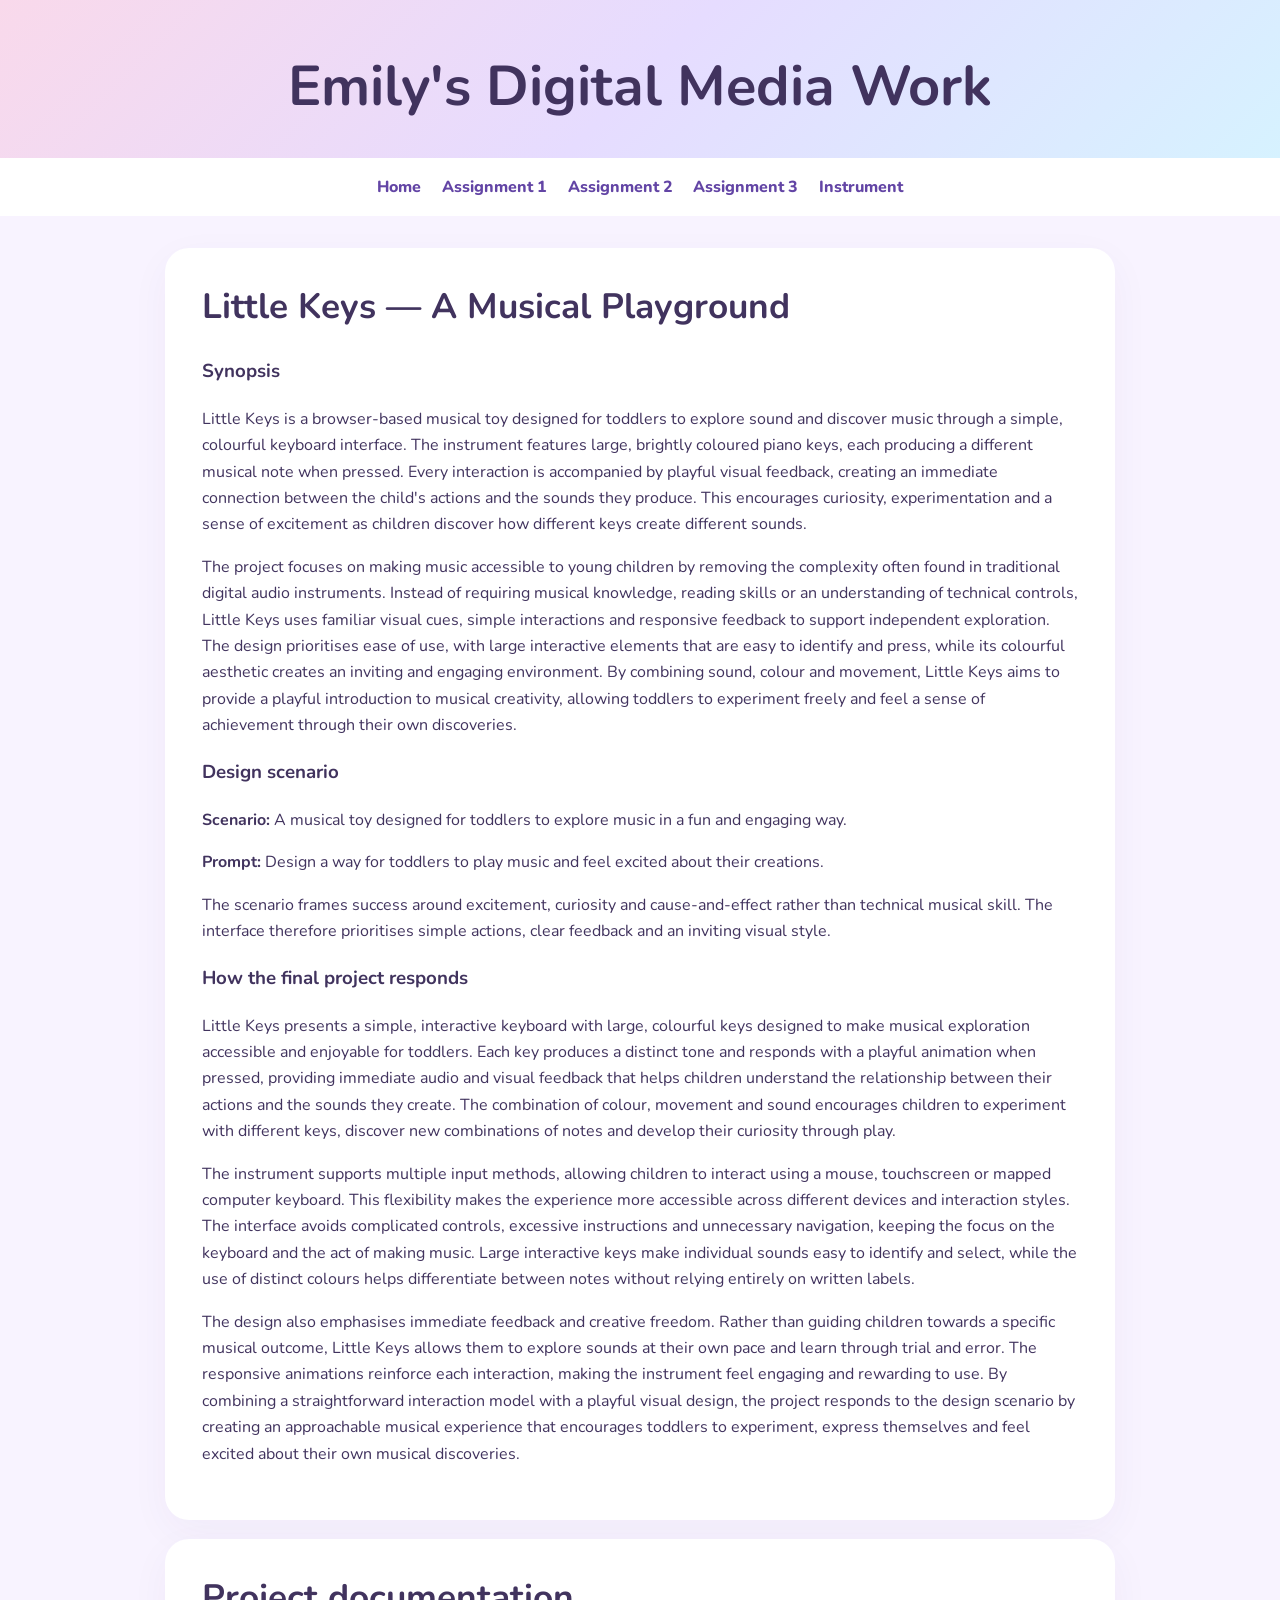
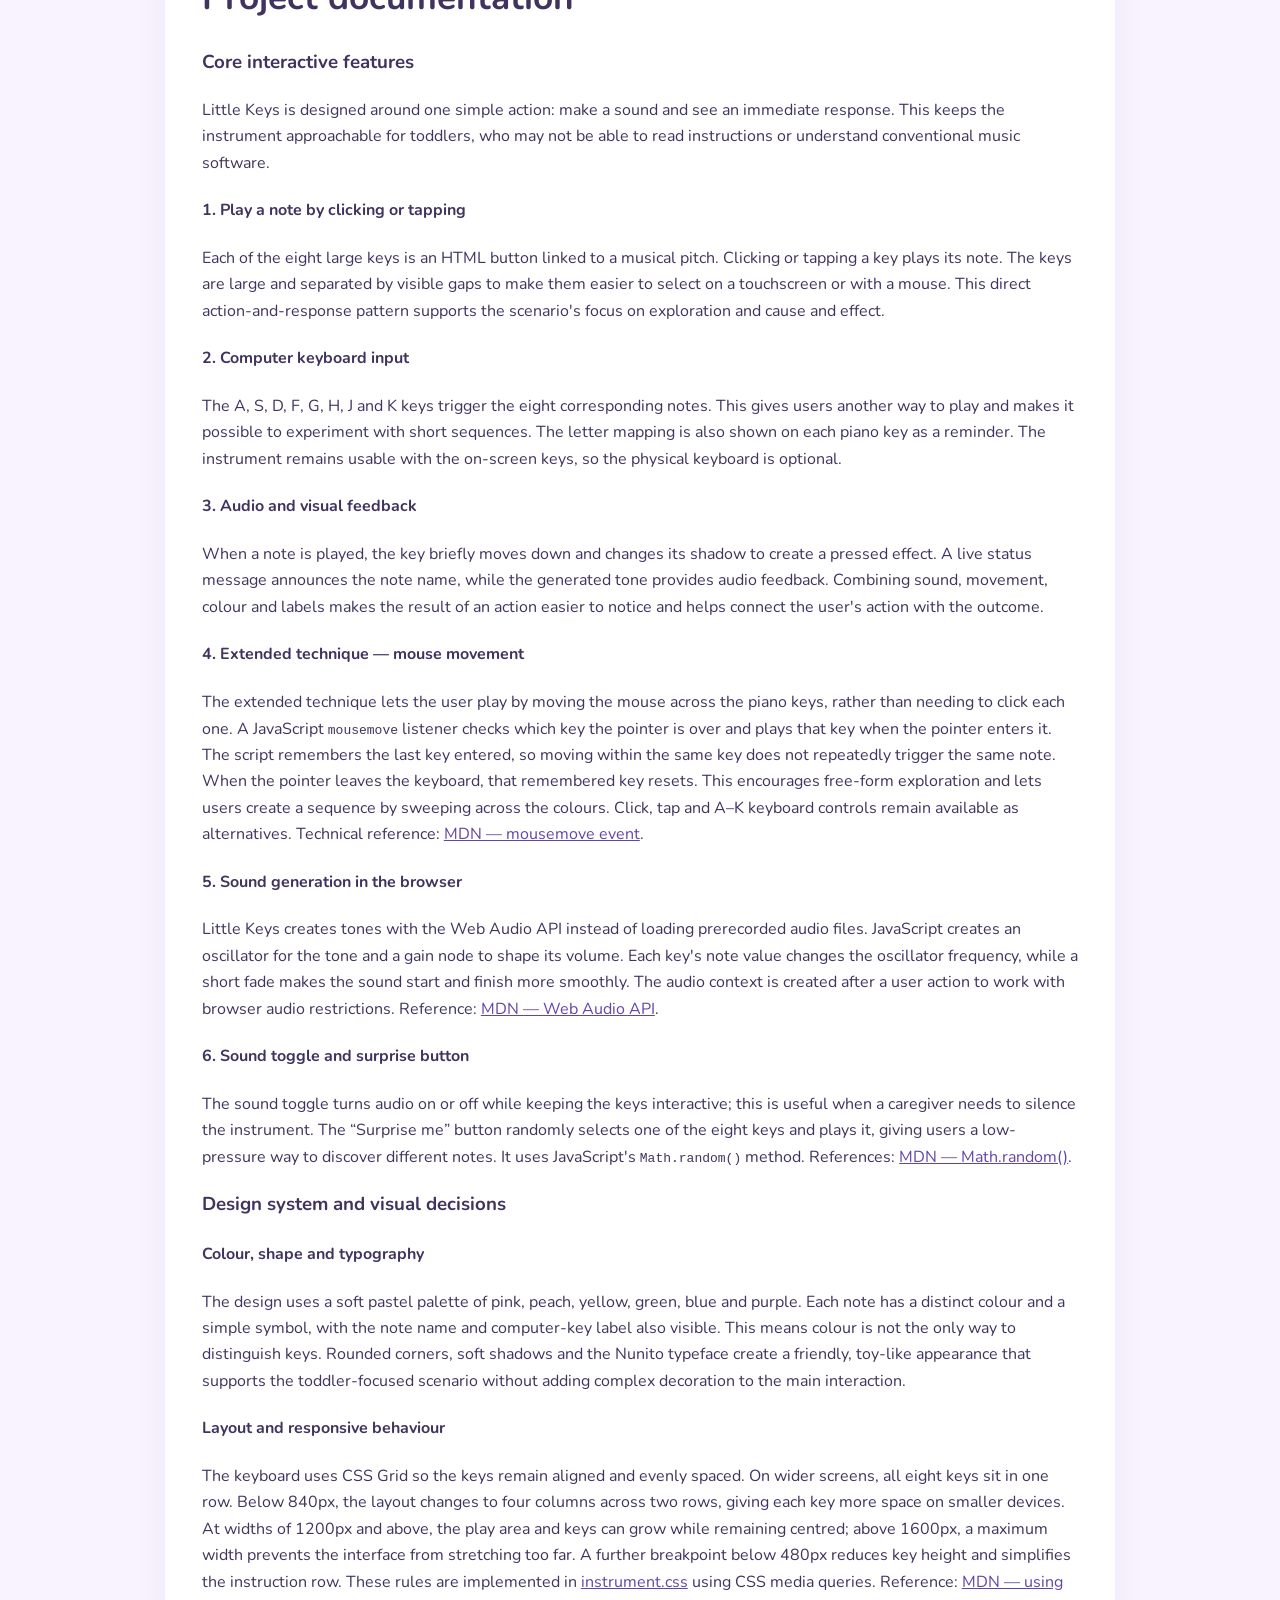
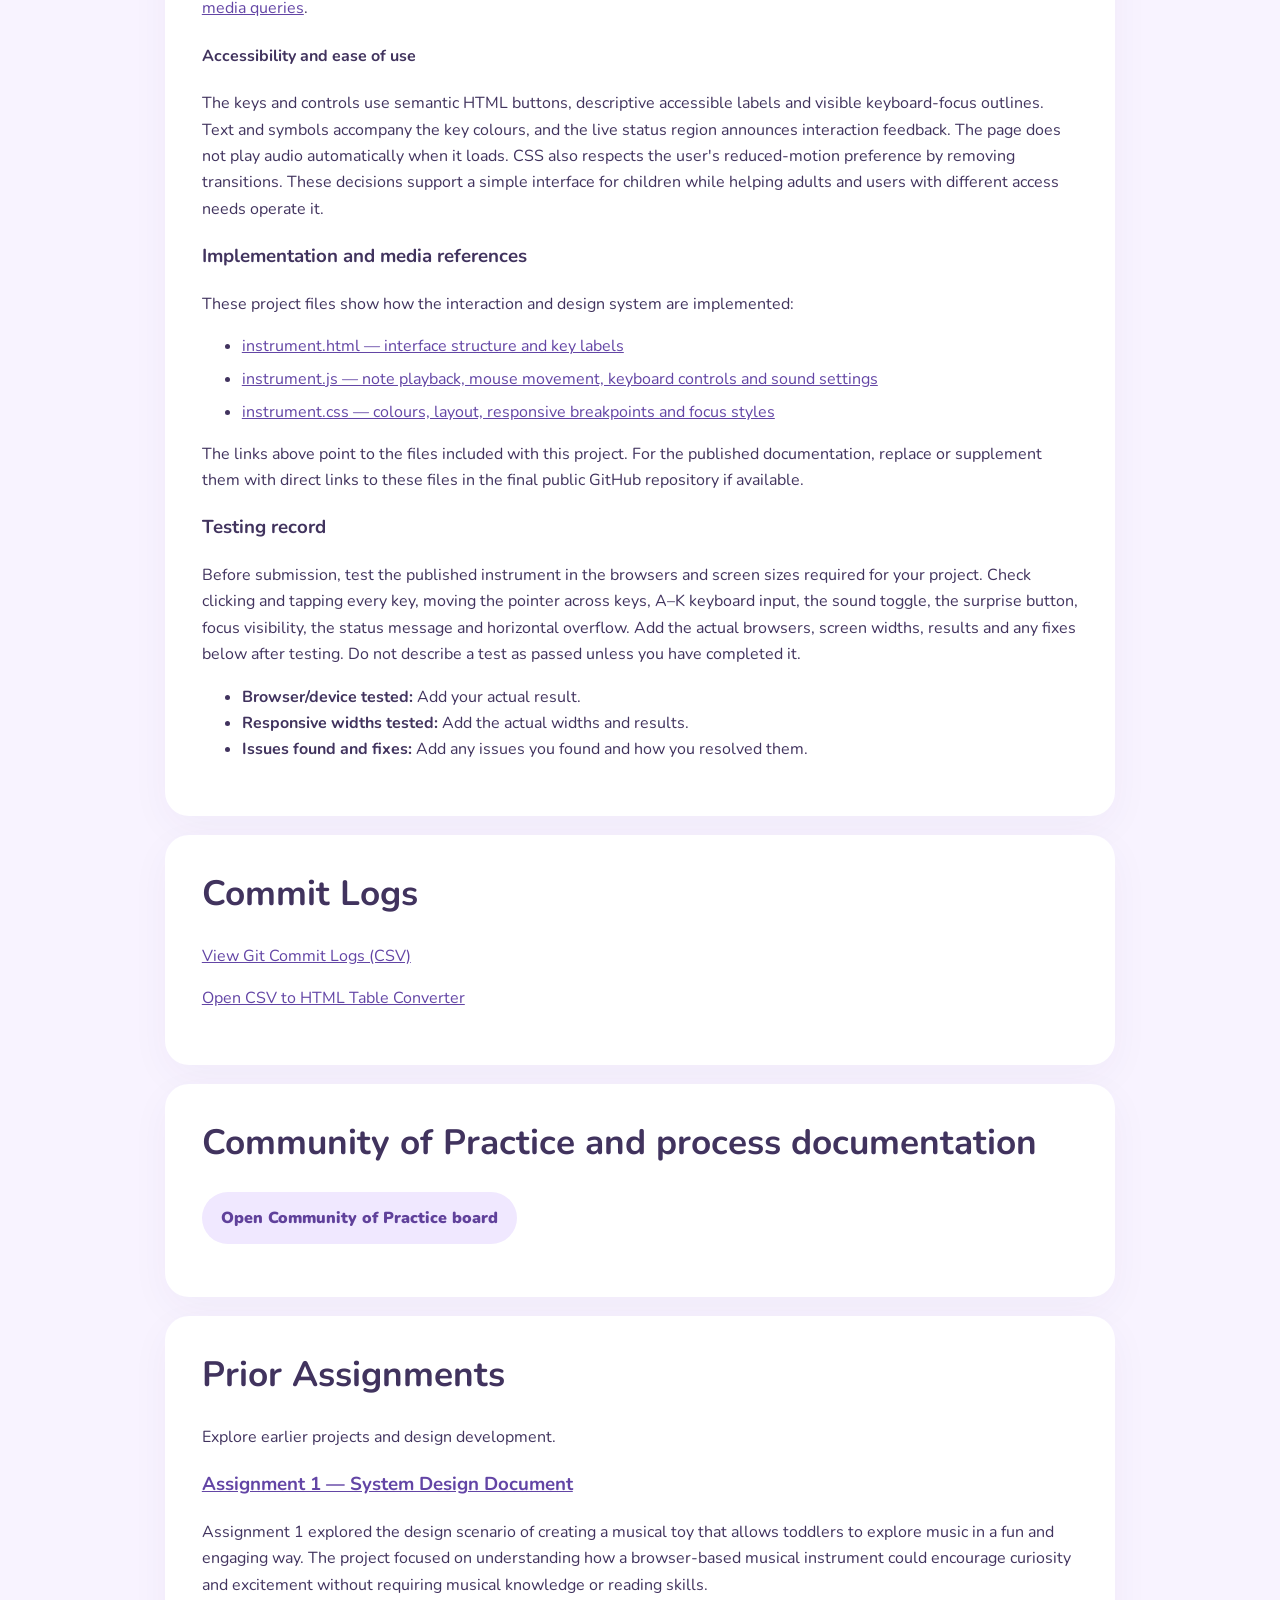
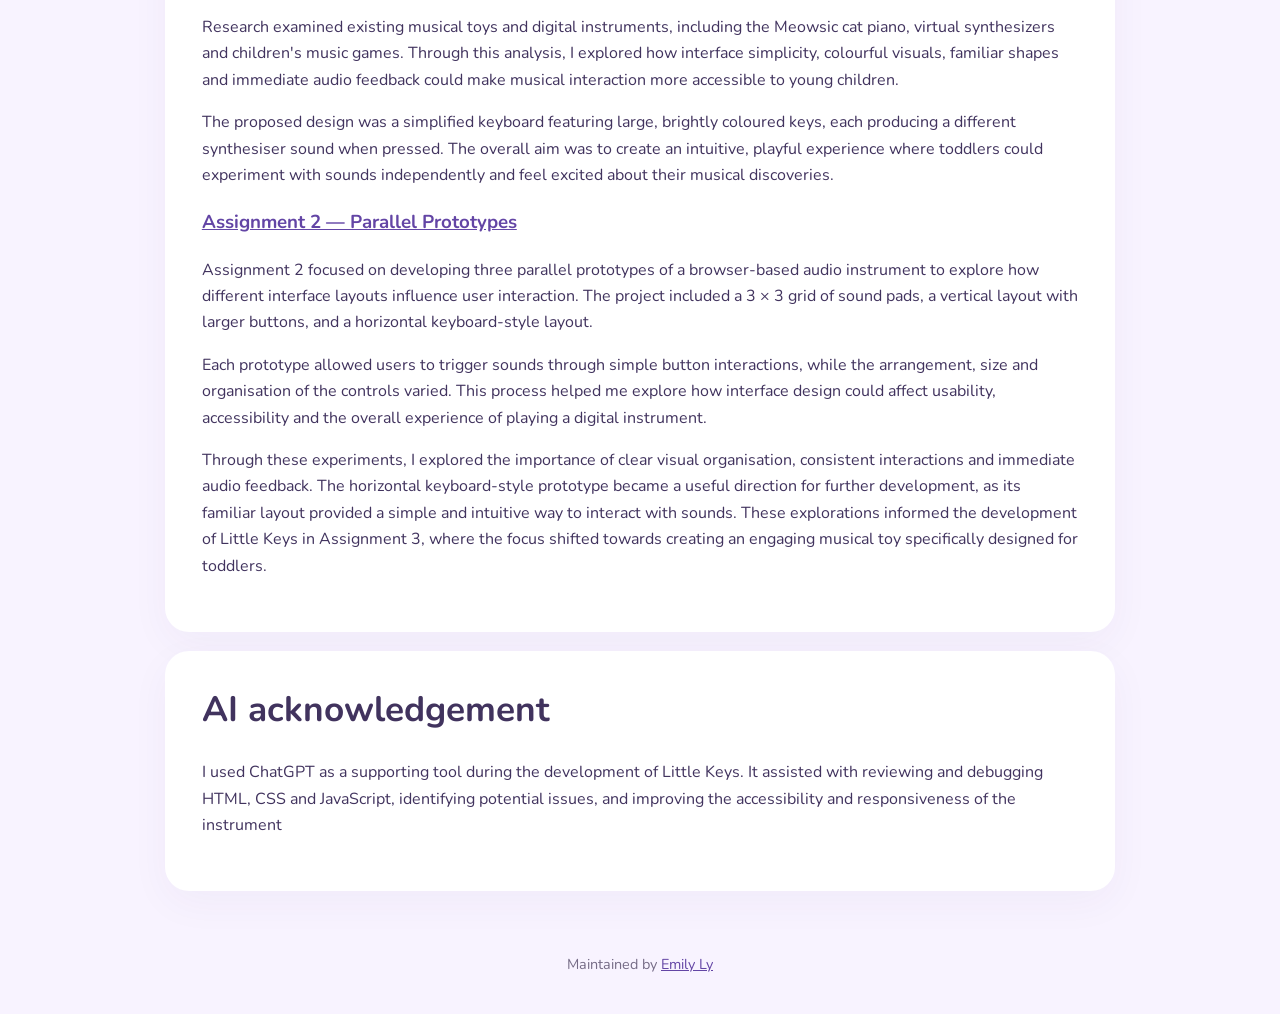
==== commit dce71bf8: "Updating Footer" ====
--- a/index.html
+++ b/index.html
@@ -158,6 +158,6 @@
     <p>I used ChatGPT as a supporting tool during the development of Little Keys. It assisted with reviewing and debugging HTML, CSS and JavaScript, identifying potential issues, and improving the accessibility and responsiveness of the instrument</p>
 
     </main>
-    <footer><p>Maintained by <a href="https://github.com/emilylyy1" target="_blank" rel="noreferrer">Emily Ly</a> · <a href="https://github.com/emilylyy1" target="_blank" rel="noreferrer">GitHub profile</a></p></footer>
+    <footer><p>Maintained by <a href="https://github.com/emilylyy1" target="_blank" rel="noreferrer">Emily Ly</a>
 </body>
 </html>
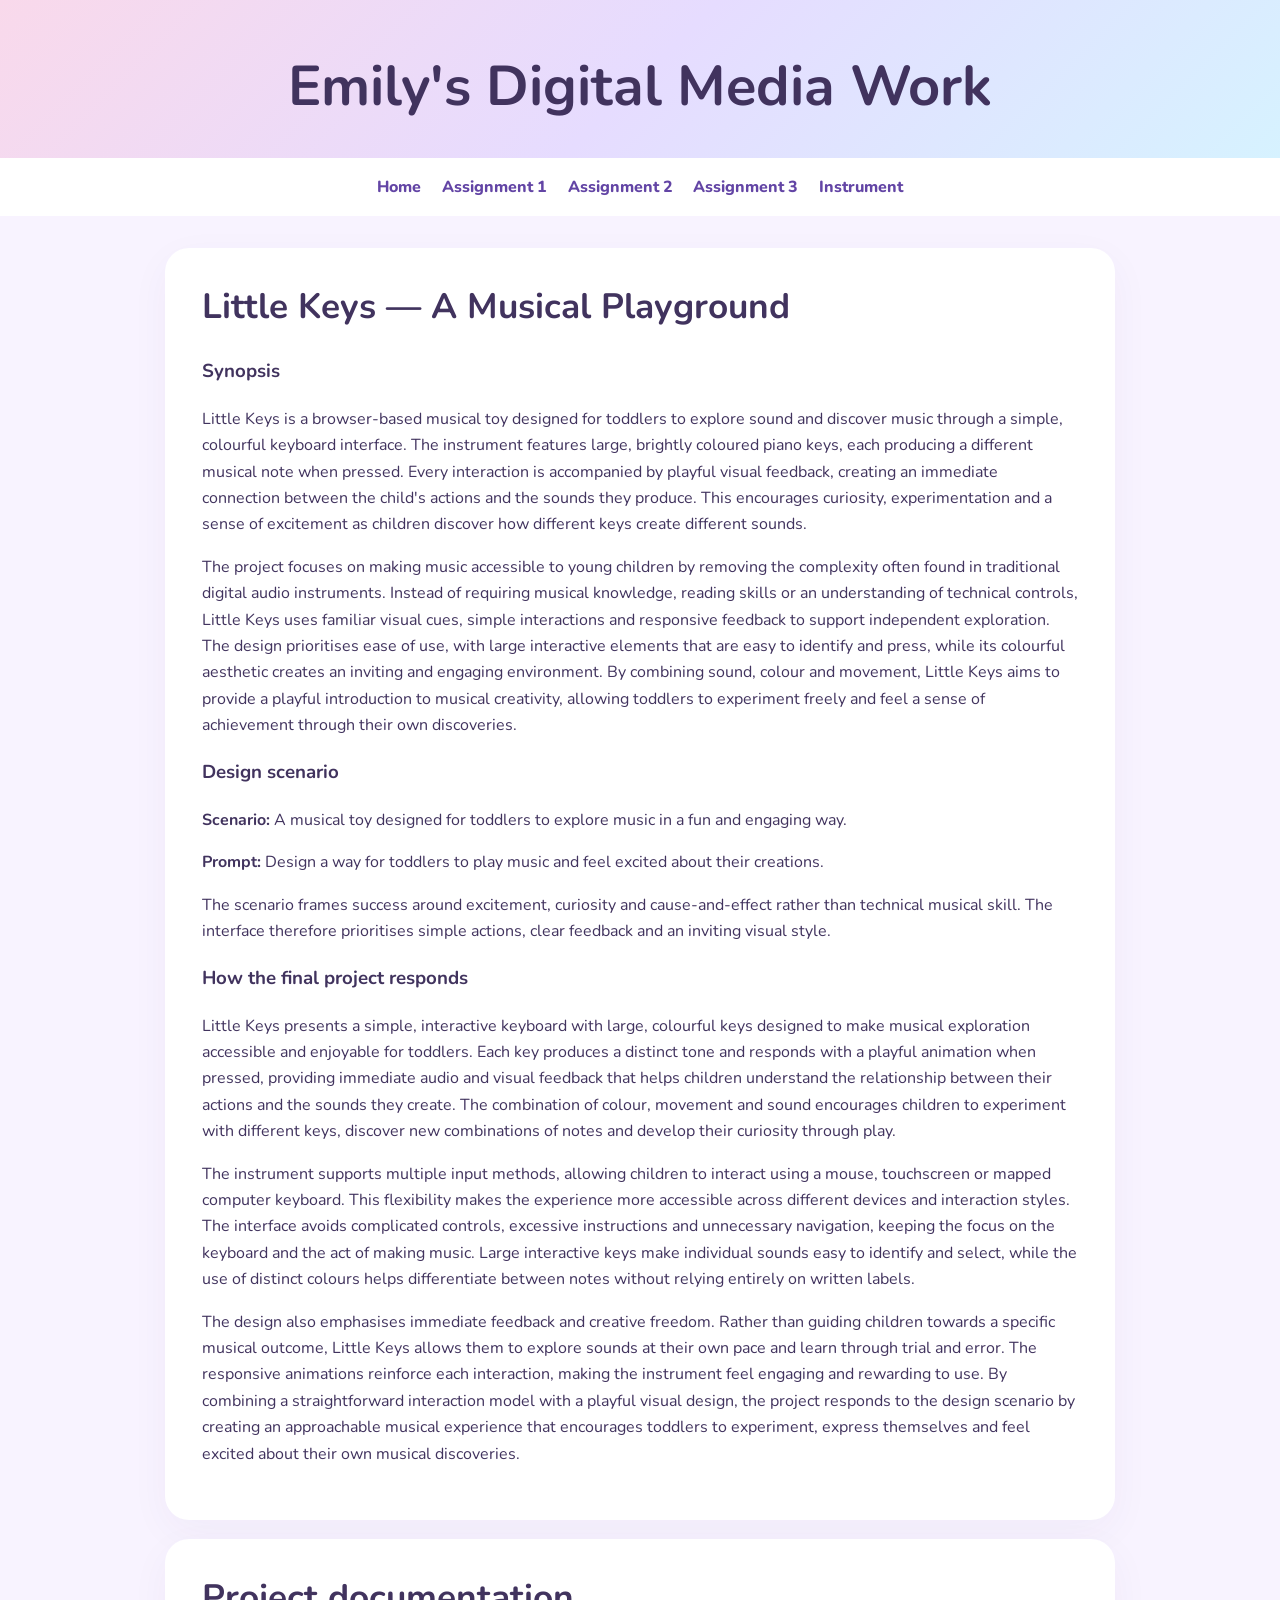
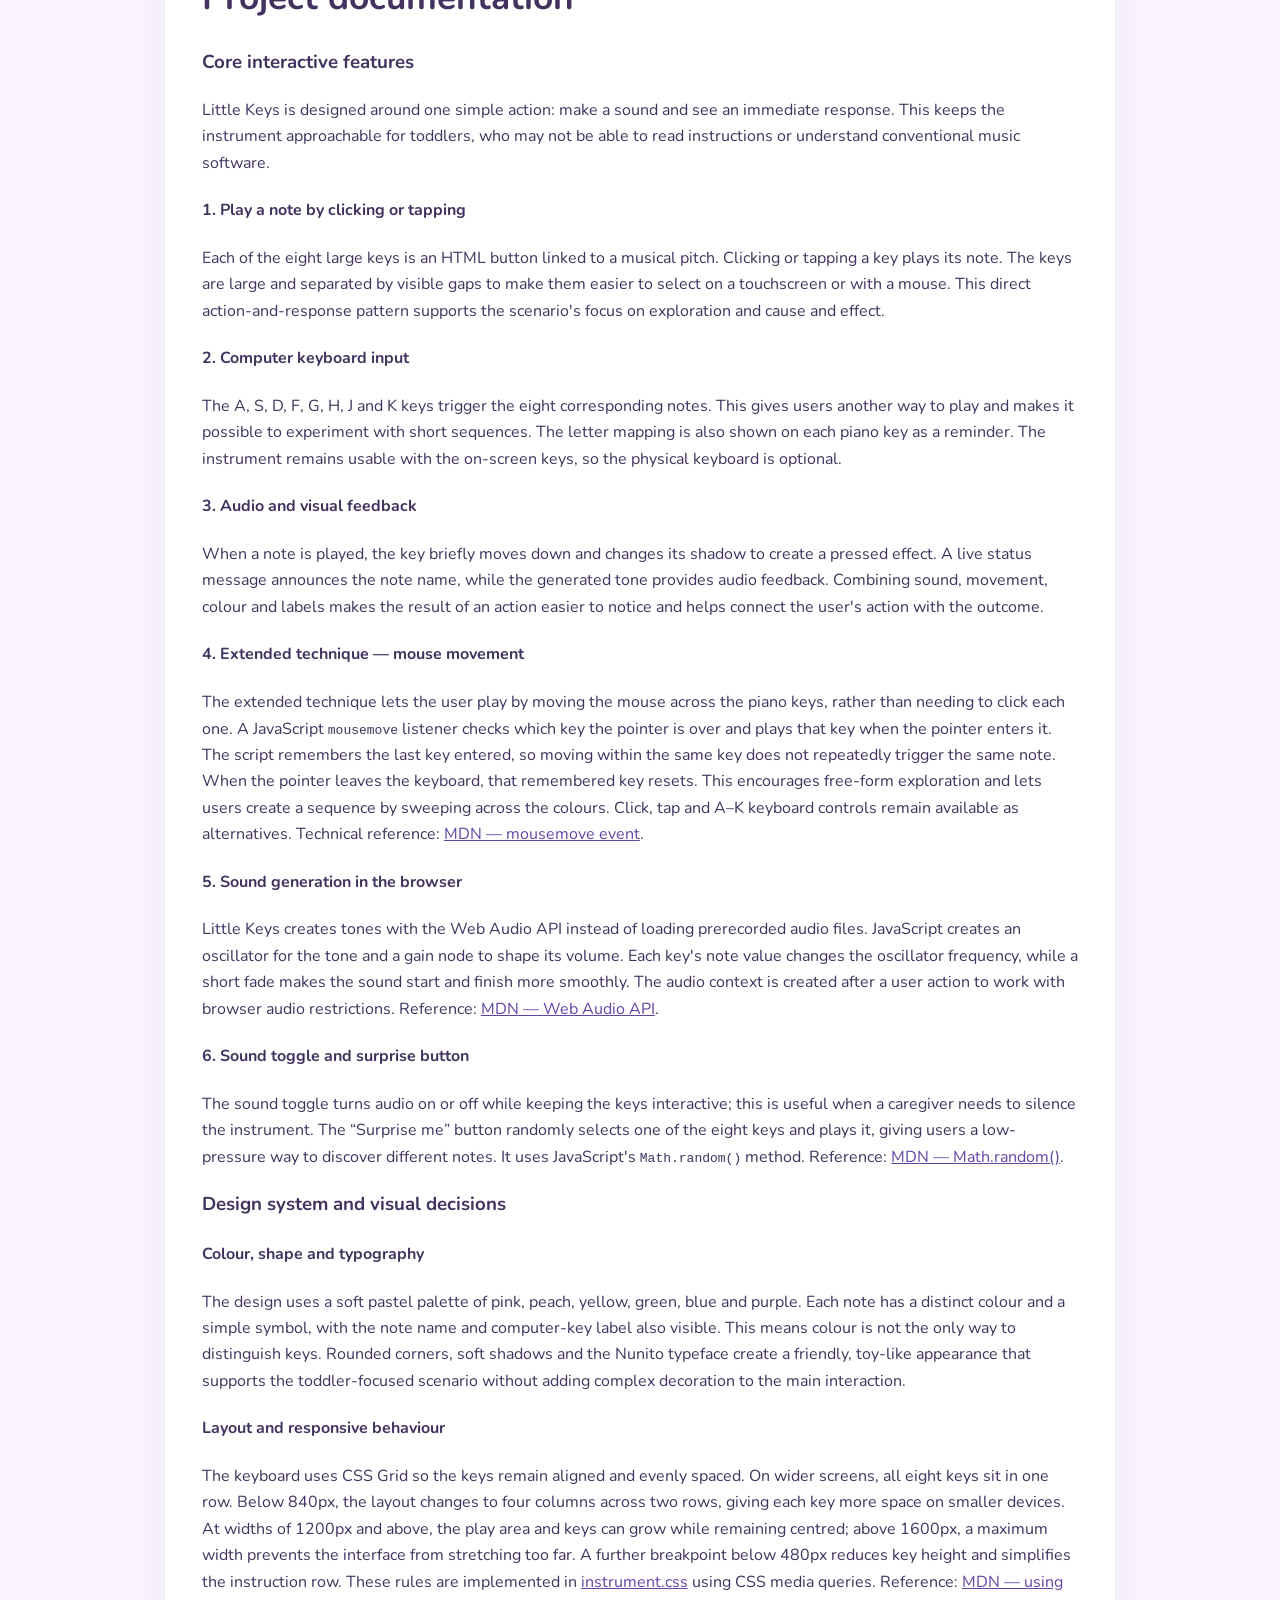
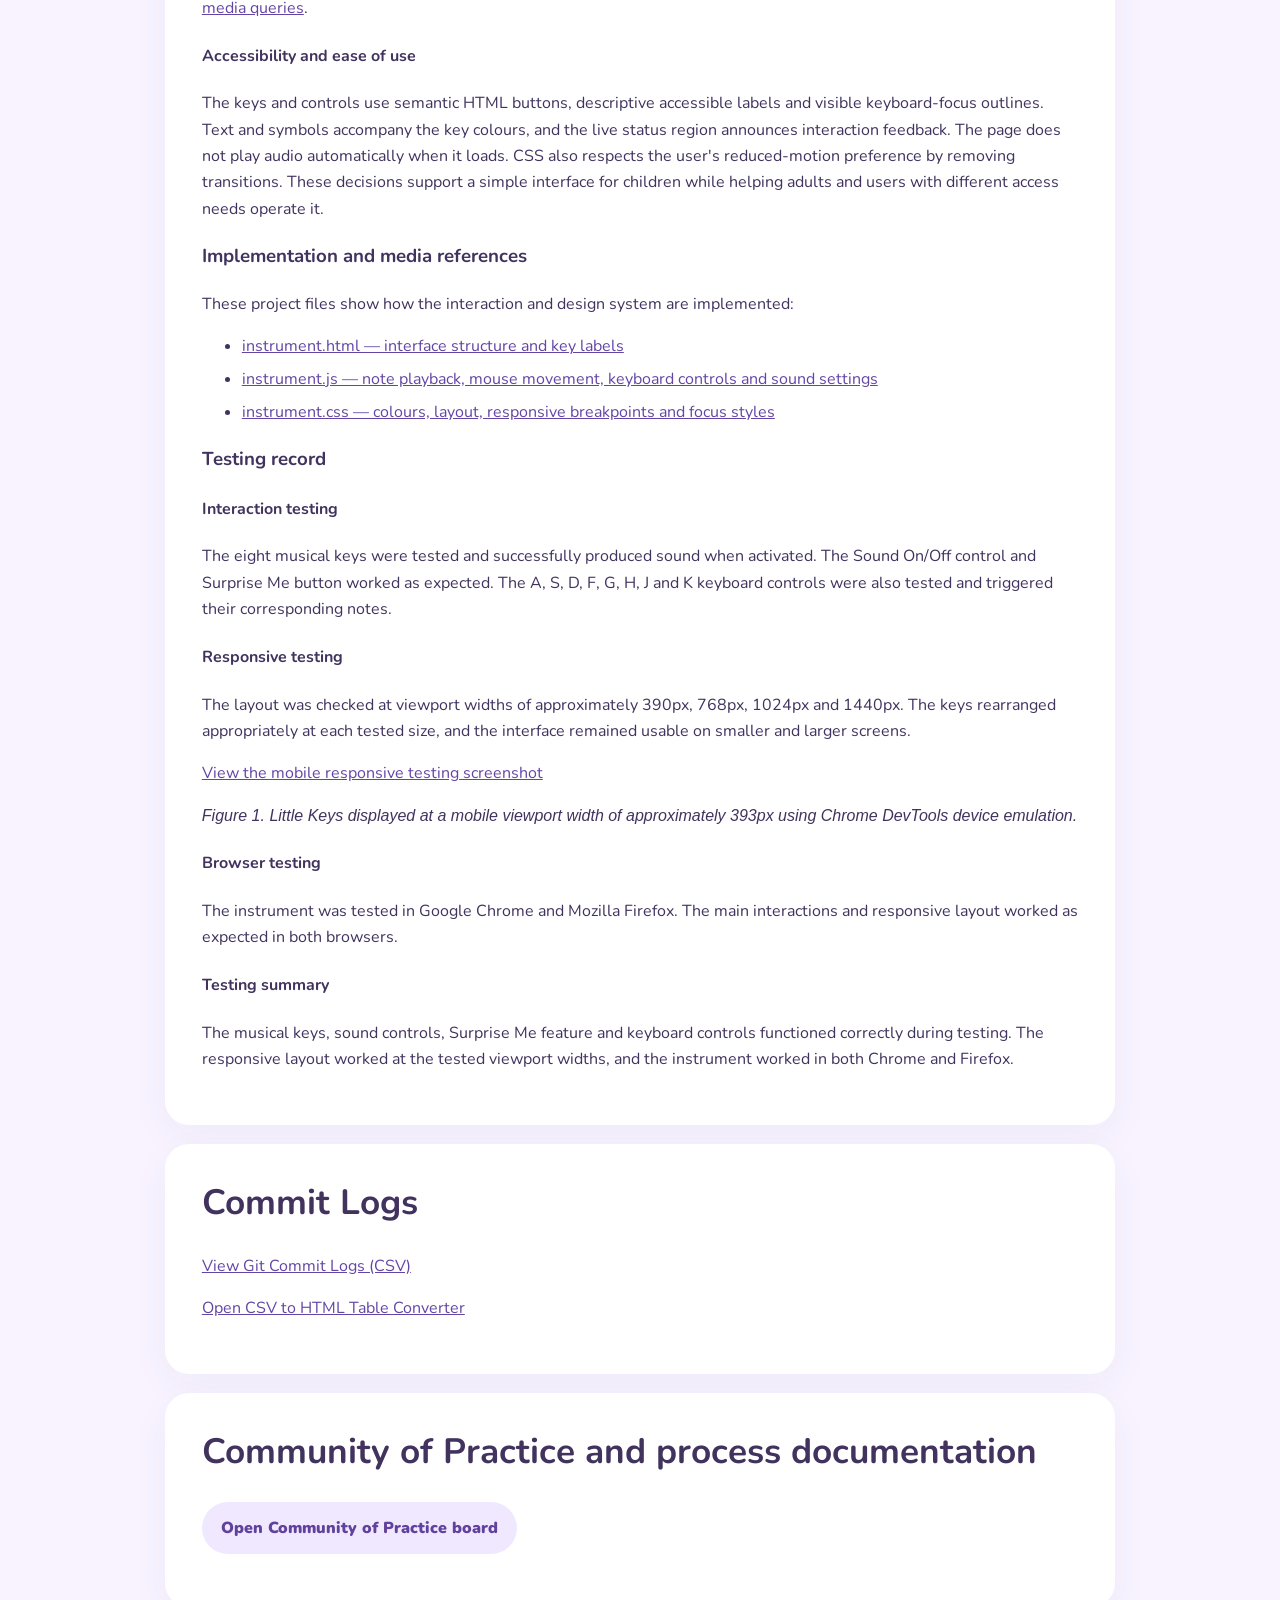
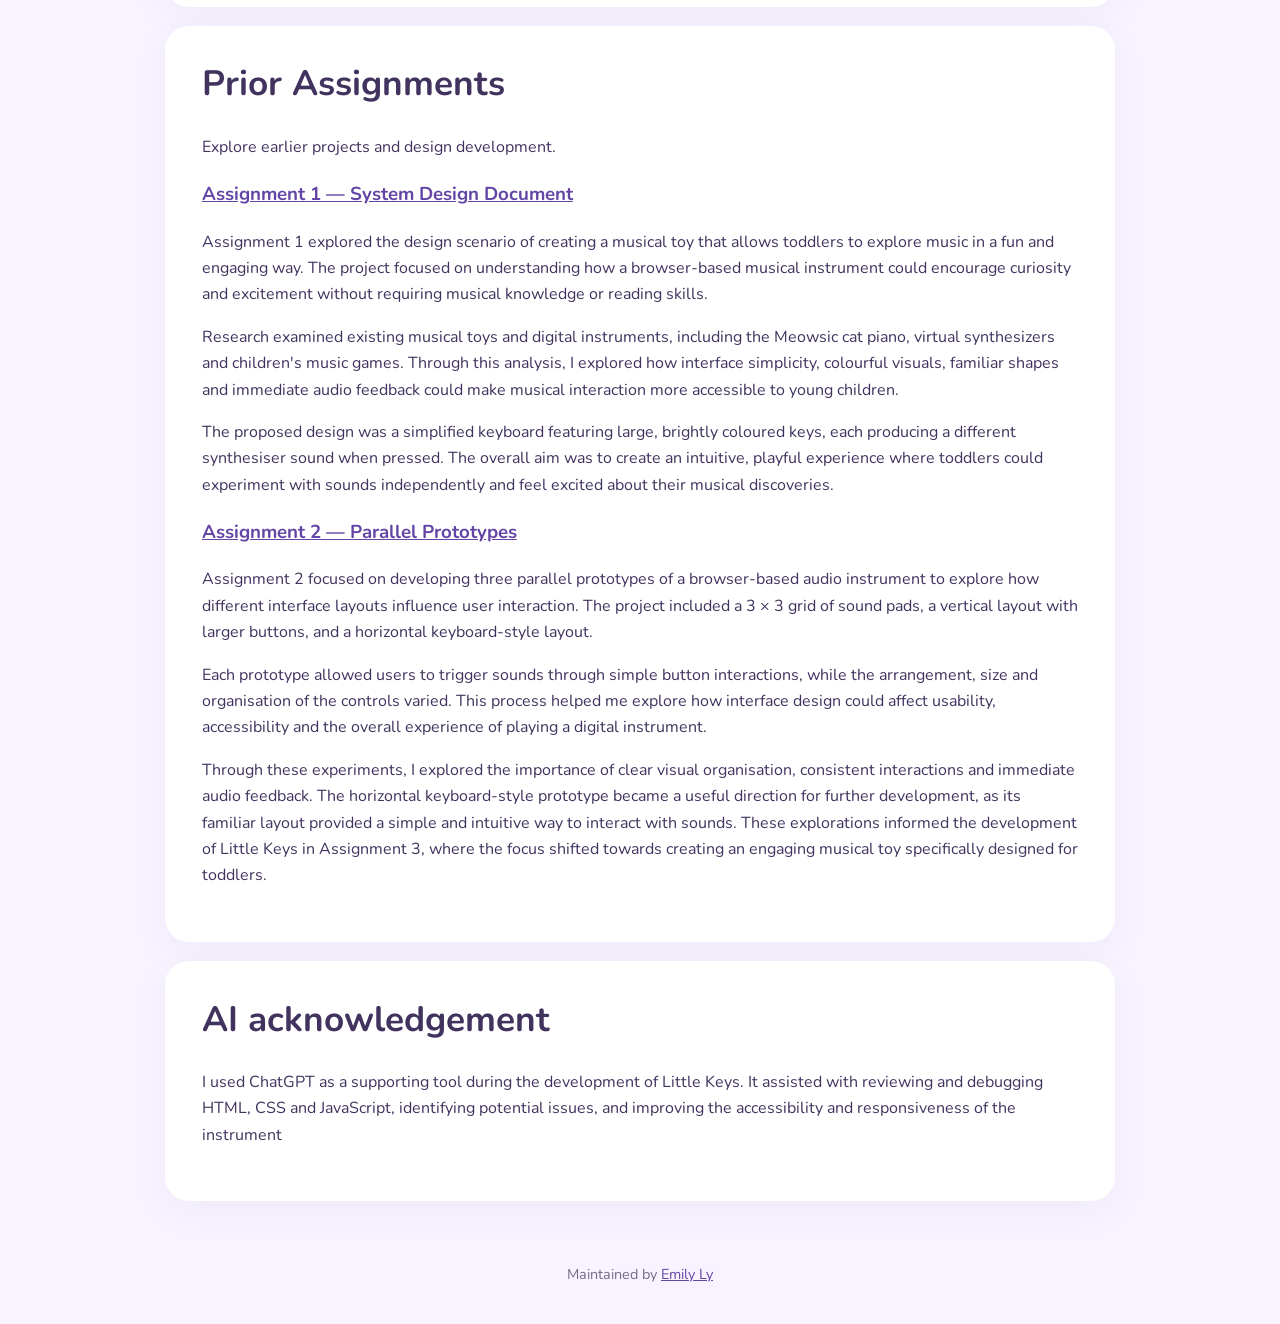
==== commit eb99839d: "Fixing" ====
--- a/index.html
+++ b/index.html
@@ -1,20 +1,19 @@
 <!doctype html>
 <html lang="en">
 <head>
-  <meta charset="utf-8">
-  <meta name="viewport" content="width=device-width, initial-scale=1">
-  <meta name="description" content="Emily Ly's Digital Media Specialisation work index and Assignment 3 documentation for Little Keys.">
-  <title>Emily's Digital Media Work — Little Keys</title>
-  <link rel="stylesheet" href="reset.css">
-  <link rel="stylesheet" href="style.css">
-  
+    <meta charset="utf-8">
+    <meta name="viewport" content="width=device-width, initial-scale=1">
+    <meta name="description" content="Emily Ly's Digital Media Specialisation work index and Assignment 3 documentation for Little Keys.">
+    <title>Emily's Digital Media Work — Little Keys</title>
+    <link rel="stylesheet" href="reset.css">
+    <link rel="stylesheet" href="style.css">
 </head>
 
 <body>
     <header class="site-header">
         <h1>Emily's Digital Media Work</h1>
     </header>
-    
+
     <nav class="site-nav" aria-label="Main navigation">
         <a href="#home">Home</a>
         <a href="assignment1.html">Assignment 1</a>
@@ -22,90 +21,91 @@
         <a href="assignment3.html">Assignment 3</a>
         <a href="instrument.html">Instrument</a>
     </nav>
-    
+
     <main id="home">
         <section class="panel">
             <h2>Little Keys — A Musical Playground</h2>
+
             <h3>Synopsis</h3>
-            <p>Little Keys is a browser-based musical toy designed for toddlers to explore sound and discover music through a simple, colourful keyboard interface. 
-                The instrument features large, brightly coloured piano keys, each producing a different musical note when pressed. Every interaction is accompanied by playful visual feedback, 
-                creating an immediate connection between the child's actions and the sounds they produce. This encourages curiosity, experimentation and a 
-                sense of excitement as children discover how different keys create different sounds.</p>
+            <p>Little Keys is a browser-based musical toy designed for toddlers to explore sound and discover music through a simple, colourful keyboard interface. The instrument features large, brightly coloured piano keys, each producing a different musical note when pressed. Every interaction is accompanied by playful visual feedback, creating an immediate connection between the child's actions and the sounds they produce. This encourages curiosity, experimentation and a sense of excitement as children discover how different keys create different sounds.</p>
 
-            <p>The project focuses on making music accessible to young children by removing the complexity often found in traditional digital audio instruments. 
-                Instead of requiring musical knowledge, reading skills or an understanding of technical controls, Little Keys uses familiar visual cues, 
-                simple interactions and responsive feedback to support independent exploration. The design prioritises ease of use, with large interactive 
-                elements that are easy to identify and press, while its colourful aesthetic creates an inviting and engaging environment. 
-                By combining sound, colour and movement, Little Keys aims to provide a playful introduction to musical creativity, allowing toddlers to 
-                experiment freely and feel a sense of achievement through their own discoveries.</p>
-                
+            <p>The project focuses on making music accessible to young children by removing the complexity often found in traditional digital audio instruments. Instead of requiring musical knowledge, reading skills or an understanding of technical controls, Little Keys uses familiar visual cues, simple interactions and responsive feedback to support independent exploration. The design prioritises ease of use, with large interactive elements that are easy to identify and press, while its colourful aesthetic creates an inviting and engaging environment. By combining sound, colour and movement, Little Keys aims to provide a playful introduction to musical creativity, allowing toddlers to experiment freely and feel a sense of achievement through their own discoveries.</p>
+
             <h3>Design scenario</h3>
             <p><strong>Scenario:</strong> A musical toy designed for toddlers to explore music in a fun and engaging way.</p>
             <p><strong>Prompt:</strong> Design a way for toddlers to play music and feel excited about their creations.</p>
             <p>The scenario frames success around excitement, curiosity and cause-and-effect rather than technical musical skill. The interface therefore prioritises simple actions, clear feedback and an inviting visual style.</p>
-            
+
             <h3>How the final project responds</h3>
-            <p>Little Keys presents a simple, interactive keyboard with large, colourful keys designed to make musical exploration accessible and enjoyable for toddlers. 
-                Each key produces a distinct tone and responds with a playful animation when pressed, providing immediate audio and visual feedback that helps children 
-                understand the relationship between their actions and the sounds they create. The combination of colour, movement and sound encourages children to experiment 
-                with different keys, discover new combinations of notes and develop their curiosity through play.</p>   
+            <p>Little Keys presents a simple, interactive keyboard with large, colourful keys designed to make musical exploration accessible and enjoyable for toddlers. Each key produces a distinct tone and responds with a playful animation when pressed, providing immediate audio and visual feedback that helps children understand the relationship between their actions and the sounds they create. The combination of colour, movement and sound encourages children to experiment with different keys, discover new combinations of notes and develop their curiosity through play.</p>
 
-            <p>The instrument supports multiple input methods, allowing children to interact using a mouse, touchscreen or mapped computer keyboard. This flexibility 
-            makes the experience more accessible across different devices and interaction styles. The interface avoids complicated controls, excessive instructions and 
-            unnecessary navigation, keeping the focus on the keyboard and the act of making music. Large interactive keys make individual sounds easy to identify and select, 
-            while the use of distinct colours helps differentiate between notes without relying entirely on written labels.</p>
+            <p>The instrument supports multiple input methods, allowing children to interact using a mouse, touchscreen or mapped computer keyboard. This flexibility makes the experience more accessible across different devices and interaction styles. The interface avoids complicated controls, excessive instructions and unnecessary navigation, keeping the focus on the keyboard and the act of making music. Large interactive keys make individual sounds easy to identify and select, while the use of distinct colours helps differentiate between notes without relying entirely on written labels.</p>
 
-            <p>The design also emphasises immediate feedback and creative freedom. Rather than guiding children towards a specific musical outcome, Little Keys allows them 
-                to explore sounds at their own pace and learn through trial and error. The responsive animations reinforce each interaction, making the instrument feel engaging 
-                and rewarding to use. By combining a straightforward interaction model with a playful visual design, the project responds to the design scenario by creating an 
-                approachable musical experience that encourages toddlers to experiment, express themselves and feel excited about their own musical discoveries.</p>
-                    
+            <p>The design also emphasises immediate feedback and creative freedom. Rather than guiding children towards a specific musical outcome, Little Keys allows them to explore sounds at their own pace and learn through trial and error. The responsive animations reinforce each interaction, making the instrument feel engaging and rewarding to use. By combining a straightforward interaction model with a playful visual design, the project responds to the design scenario by creating an approachable musical experience that encourages toddlers to experiment, express themselves and feel excited about their own musical discoveries.</p>
         </section>
 
+        <section class="panel" id="assignment3">
+            <h2>Project documentation</h2>
 
-        <section class="panel" id="assignment3">
-                    <h2>Project documentation</h2>
-                    <h3>Core interactive features</h3>
-                    <p>Little Keys is designed around one simple action: make a sound and see an immediate response. This keeps the instrument approachable for toddlers, who may not be able to read instructions or understand conventional music software.</p>
-                    <h4>1. Play a note by clicking or tapping</h4>
-                    <p>Each of the eight large keys is an HTML button linked to a musical pitch. Clicking or tapping a key plays its note. The keys are large and separated by visible gaps to make them easier to select on a touchscreen or with a mouse. This direct action-and-response pattern supports the scenario's focus on exploration and cause and effect.</p>
-                    <h4>2. Computer keyboard input</h4>
-                    <p>The A, S, D, F, G, H, J and K keys trigger the eight corresponding notes. This gives users another way to play and makes it possible to experiment with short sequences. The letter mapping is also shown on each piano key as a reminder. The instrument remains usable with the on-screen keys, so the physical keyboard is optional.</p>
-                    <h4>3. Audio and visual feedback</h4>
-                    <p>When a note is played, the key briefly moves down and changes its shadow to create a pressed effect. A live status message announces the note name, while the generated tone provides audio feedback. Combining sound, movement, colour and labels makes the result of an action easier to notice and helps connect the user's action with the outcome.</p>
-                    <h4>4. Extended technique — mouse movement</h4>
-                    <p>The extended technique lets the user play by moving the mouse across the piano keys, rather than needing to click each one. A JavaScript <code>mousemove</code> listener checks which key the pointer is over and plays that key when the pointer enters it. The script remembers the last key entered, so moving within the same key does not repeatedly trigger the same note. When the pointer leaves the keyboard, that remembered key resets. This encourages free-form exploration and lets users create a sequence by sweeping across the colours. Click, tap and A–K keyboard controls remain available as alternatives. Technical reference: <a href="https://developer.mozilla.org/en-US/docs/Web/API/Element/mousemove_event" target="_blank" rel="noreferrer">MDN — mousemove event</a>.</p>
-                    <h4>5. Sound generation in the browser</h4>
-                    <p>Little Keys creates tones with the Web Audio API instead of loading prerecorded audio files. JavaScript creates an oscillator for the tone and a gain node to shape its volume. Each key's note value changes the oscillator frequency, while a short fade makes the sound start and finish more smoothly. The audio context is created after a user action to work with browser audio restrictions. Reference: <a href="https://developer.mozilla.org/en-US/docs/Web/API/Web_Audio_API" target="_blank" rel="noreferrer">MDN — Web Audio API</a>.</p>
-                    <h4>6. Sound toggle and surprise button</h4>
-                    <p>The sound toggle turns audio on or off while keeping the keys interactive; this is useful when a caregiver needs to silence the instrument. The “Surprise me” button randomly selects one of the eight keys and plays it, giving users a low-pressure way to discover different notes. It uses JavaScript's <code>Math.random()</code> method. References: <a href="https://developer.mozilla.org/en-US/docs/Web/JavaScript/Reference/Global_Objects/Math/random" target="_blank" rel="noreferrer">MDN — Math.random()</a>.</p>
-                    <h3>Design system and visual decisions</h3>
-                    <h4>Colour, shape and typography</h4>
-                    <p>The design uses a soft pastel palette of pink, peach, yellow, green, blue and purple. Each note has a distinct colour and a simple symbol, with the note name and computer-key label also visible. This means colour is not the only way to distinguish keys. Rounded corners, soft shadows and the Nunito typeface create a friendly, toy-like appearance that supports the toddler-focused scenario without adding complex decoration to the main interaction.</p>
-                    <h4>Layout and responsive behaviour</h4>
-                    <p>The keyboard uses CSS Grid so the keys remain aligned and evenly spaced. On wider screens, all eight keys sit in one row. Below 840px, the layout changes to four columns across two rows, giving each key more space on smaller devices. At widths of 1200px and above, the play area and keys can grow while remaining centred; above 1600px, a maximum width prevents the interface from stretching too far. A further breakpoint below 480px reduces key height and simplifies the instruction row. These rules are implemented in <a href="instrument.css">instrument.css</a> using CSS media queries. Reference: <a href="https://developer.mozilla.org/en-US/docs/Web/CSS/CSS_media_queries/Using_media_queries" target="_blank" rel="noreferrer">MDN — using media queries</a>.</p>
-                    <h4>Accessibility and ease of use</h4>
-                    <p>The keys and controls use semantic HTML buttons, descriptive accessible labels and visible keyboard-focus outlines. Text and symbols accompany the key colours, and the live status region announces interaction feedback. The page does not play audio automatically when it loads. CSS also respects the user's reduced-motion preference by removing transitions. These decisions support a simple interface for children while helping adults and users with different access needs operate it.</p>
-                    <h3>Implementation and media references</h3>
-                    <p>These project files show how the interaction and design system are implemented:</p>
-                    <ul class="work-links">
-                        <li><a href="instrument.html">instrument.html — interface structure and key labels</a></li>
-                        <li><a href="instrument.js">instrument.js — note playback, mouse movement, keyboard controls and sound settings</a></li>
-                        <li><a href="instrument.css">instrument.css — colours, layout, responsive breakpoints and focus styles</a></li>
-                    </ul>
-                    <p>The links above point to the files included with this project. For the published documentation, replace or supplement them with direct links to these files in the final public GitHub repository if available.</p>
-                    <h3>Testing record</h3>
-                    <p>Before submission, test the published instrument in the browsers and screen sizes required for your project. Check clicking and tapping every key, moving the pointer across keys, A–K keyboard input, the sound toggle, the surprise button, focus visibility, the status message and horizontal overflow. Add the actual browsers, screen widths, results and any fixes below after testing. Do not describe a test as passed unless you have completed it.</p>
-                    <ul>
-                        <li><strong>Browser/device tested:</strong> Add your actual result.</li>
-                        <li><strong>Responsive widths tested:</strong> Add the actual widths and results.</li>
-                        <li><strong>Issues found and fixes:</strong> Add any issues you found and how you resolved them.</li>
-                    </ul>
-                    </section>
+            <h3>Core interactive features</h3>
+            <p>Little Keys is designed around one simple action: make a sound and see an immediate response. This keeps the instrument approachable for toddlers, who may not be able to read instructions or understand conventional music software.</p>
+
+            <h4>1. Play a note by clicking or tapping</h4>
+            <p>Each of the eight large keys is an HTML button linked to a musical pitch. Clicking or tapping a key plays its note. The keys are large and separated by visible gaps to make them easier to select on a touchscreen or with a mouse. This direct action-and-response pattern supports the scenario's focus on exploration and cause and effect.</p>
+
+            <h4>2. Computer keyboard input</h4>
+            <p>The A, S, D, F, G, H, J and K keys trigger the eight corresponding notes. This gives users another way to play and makes it possible to experiment with short sequences. The letter mapping is also shown on each piano key as a reminder. The instrument remains usable with the on-screen keys, so the physical keyboard is optional.</p>
+
+            <h4>3. Audio and visual feedback</h4>
+            <p>When a note is played, the key briefly moves down and changes its shadow to create a pressed effect. A live status message announces the note name, while the generated tone provides audio feedback. Combining sound, movement, colour and labels makes the result of an action easier to notice and helps connect the user's action with the outcome.</p>
+
+            <h4>4. Extended technique — mouse movement</h4>
+            <p>The extended technique lets the user play by moving the mouse across the piano keys, rather than needing to click each one. A JavaScript <code>mousemove</code> listener checks which key the pointer is over and plays that key when the pointer enters it. The script remembers the last key entered, so moving within the same key does not repeatedly trigger the same note. When the pointer leaves the keyboard, that remembered key resets. This encourages free-form exploration and lets users create a sequence by sweeping across the colours. Click, tap and A–K keyboard controls remain available as alternatives. Technical reference: <a href="https://developer.mozilla.org/en-US/docs/Web/API/Element/mousemove_event" target="_blank" rel="noreferrer">MDN — mousemove event</a>.</p>
+
+            <h4>5. Sound generation in the browser</h4>
+            <p>Little Keys creates tones with the Web Audio API instead of loading prerecorded audio files. JavaScript creates an oscillator for the tone and a gain node to shape its volume. Each key's note value changes the oscillator frequency, while a short fade makes the sound start and finish more smoothly. The audio context is created after a user action to work with browser audio restrictions. Reference: <a href="https://developer.mozilla.org/en-US/docs/Web/API/Web_Audio_API" target="_blank" rel="noreferrer">MDN — Web Audio API</a>.</p>
+
+            <h4>6. Sound toggle and surprise button</h4>
+            <p>The sound toggle turns audio on or off while keeping the keys interactive; this is useful when a caregiver needs to silence the instrument. The “Surprise me” button randomly selects one of the eight keys and plays it, giving users a low-pressure way to discover different notes. It uses JavaScript's <code>Math.random()</code> method. Reference: <a href="https://developer.mozilla.org/en-US/docs/Web/JavaScript/Reference/Global_Objects/Math/random" target="_blank" rel="noreferrer">MDN — Math.random()</a>.</p>
+
+            <h3>Design system and visual decisions</h3>
+
+            <h4>Colour, shape and typography</h4>
+            <p>The design uses a soft pastel palette of pink, peach, yellow, green, blue and purple. Each note has a distinct colour and a simple symbol, with the note name and computer-key label also visible. This means colour is not the only way to distinguish keys. Rounded corners, soft shadows and the Nunito typeface create a friendly, toy-like appearance that supports the toddler-focused scenario without adding complex decoration to the main interaction.</p>
+
+            <h4>Layout and responsive behaviour</h4>
+            <p>The keyboard uses CSS Grid so the keys remain aligned and evenly spaced. On wider screens, all eight keys sit in one row. Below 840px, the layout changes to four columns across two rows, giving each key more space on smaller devices. At widths of 1200px and above, the play area and keys can grow while remaining centred; above 1600px, a maximum width prevents the interface from stretching too far. A further breakpoint below 480px reduces key height and simplifies the instruction row. These rules are implemented in <a href="instrument.css">instrument.css</a> using CSS media queries. Reference: <a href="https://developer.mozilla.org/en-US/docs/Web/CSS/CSS_media_queries/Using_media_queries" target="_blank" rel="noreferrer">MDN — using media queries</a>.</p>
+
+            <h4>Accessibility and ease of use</h4>
+            <p>The keys and controls use semantic HTML buttons, descriptive accessible labels and visible keyboard-focus outlines. Text and symbols accompany the key colours, and the live status region announces interaction feedback. The page does not play audio automatically when it loads. CSS also respects the user's reduced-motion preference by removing transitions. These decisions support a simple interface for children while helping adults and users with different access needs operate it.</p>
+
+            <h3>Implementation and media references</h3>
+            <p>These project files show how the interaction and design system are implemented:</p>
+            <ul class="work-links">
+                <li><a href="instrument.html">instrument.html — interface structure and key labels</a></li>
+                <li><a href="instrument.js">instrument.js — note playback, mouse movement, keyboard controls and sound settings</a></li>
+                <li><a href="instrument.css">instrument.css — colours, layout, responsive breakpoints and focus styles</a></li>
+            </ul>
+
+            <h3>Testing record</h3>
+
+            <h4>Interaction testing</h4>
+            <p>The eight musical keys were tested and successfully produced sound when activated. The Sound On/Off control and Surprise Me button worked as expected. The A, S, D, F, G, H, J and K keyboard controls were also tested and triggered their corresponding notes.</p>
+
+            <h4>Responsive testing</h4>
+            <p>The layout was checked at viewport widths of approximately 390px, 768px, 1024px and 1440px. The keys rearranged appropriately at each tested size, and the interface remained usable on smaller and larger screens.</p>
+            <p><a href="https://emilylyy1.github.io/assignment-1/responsive-test-mobile.png" target="_blank" rel="noreferrer">View the mobile responsive testing screenshot</a></p>
+            <p><em>Figure 1. Little Keys displayed at a mobile viewport width of approximately 393px using Chrome DevTools device emulation.</em></p>
+
+            <h4>Browser testing</h4>
+            <p>The instrument was tested in Google Chrome and Mozilla Firefox. The main interactions and responsive layout worked as expected in both browsers.</p>
+
+            <h4>Testing summary</h4>
+            <p>The musical keys, sound controls, Surprise Me feature and keyboard controls functioned correctly during testing. The responsive layout worked at the tested viewport widths, and the instrument worked in both Chrome and Firefox.</p>
+        </section>
 
         <section class="panel" id="commits">
             <h2>Commit Logs</h2>
-
             <p>
                 <a href="commit-history.csv" target="_blank" rel="noreferrer">
                     View Git Commit Logs (CSV)
@@ -114,43 +114,40 @@
 
             <p>
                 <a href="https://rmit-idad-2650-thur.github.io/csv-to-html-table/"
-                target="_blank"
-                rel="noreferrer">
+                   target="_blank" rel="noreferrer">
                     Open CSV to HTML Table Converter
                 </a>
             </p>
         </section>
 
-
         <section class="panel" id="community">
             <h2>Community of Practice and process documentation</h2>
-            <p><a class="button button-secondary" href="https://au.miro.com/app/board/u3jVOf5GMUk=/?share_link_id=361739306396" target="_blank" rel="noreferrer">Open Community of Practice board</a></p>
+            <p>
+                <a class="button button-secondary"
+                   href="https://au.miro.com/app/board/u3jVOf5GMUk=/?share_link_id=361739306396"
+                   target="_blank" rel="noreferrer">
+                    Open Community of Practice board
+                </a>
+            </p>
         </section>
 
         <section class="panel" id="previous-work">
-        <h2>Prior Assignments</h2>
-        <p>Explore earlier projects and design development.</p>
+            <h2>Prior Assignments</h2>
+            <p>Explore earlier projects and design development.</p>
 
             <h3><a href="assignment1.html">Assignment 1 — System Design Document</a></h3>
-            <p>Assignment 1 explored the design scenario of creating a musical toy that allows toddlers to explore music in a fun and engaging way. The project focused on understanding how a 
-                browser-based musical instrument could encourage curiosity and excitement without requiring musical knowledge or reading skills.</p>
+            <p>Assignment 1 explored the design scenario of creating a musical toy that allows toddlers to explore music in a fun and engaging way. The project focused on understanding how a browser-based musical instrument could encourage curiosity and excitement without requiring musical knowledge or reading skills.</p>
 
-            <p>Research examined existing musical toys and digital instruments, including the Meowsic cat piano, virtual synthesizers and children's music games. Through this analysis, 
-                I explored how interface simplicity, colourful visuals, familiar shapes and immediate audio feedback could make musical interaction more accessible to young children.</p>
+            <p>Research examined existing musical toys and digital instruments, including the Meowsic cat piano, virtual synthesizers and children's music games. Through this analysis, I explored how interface simplicity, colourful visuals, familiar shapes and immediate audio feedback could make musical interaction more accessible to young children.</p>
 
-            <p>The proposed design was a simplified keyboard featuring large, brightly coloured keys, each producing a different synthesiser sound when pressed. The overall aim was 
-                to create an intuitive, playful experience where toddlers could experiment with sounds independently and feel excited about their musical discoveries.</p>
+            <p>The proposed design was a simplified keyboard featuring large, brightly coloured keys, each producing a different synthesiser sound when pressed. The overall aim was to create an intuitive, playful experience where toddlers could experiment with sounds independently and feel excited about their musical discoveries.</p>
 
             <h3><a href="assignment2.html">Assignment 2 — Parallel Prototypes</a></h3>
-            <p>Assignment 2 focused on developing three parallel prototypes of a browser-based audio instrument to explore how different interface layouts influence user interaction. 
-                The project included a 3 × 3 grid of sound pads, a vertical layout with larger buttons, and a horizontal keyboard-style layout.</p>
+            <p>Assignment 2 focused on developing three parallel prototypes of a browser-based audio instrument to explore how different interface layouts influence user interaction. The project included a 3 × 3 grid of sound pads, a vertical layout with larger buttons, and a horizontal keyboard-style layout.</p>
 
-            <p>Each prototype allowed users to trigger sounds through simple button interactions, while the arrangement, size and organisation of the controls varied. This process 
-                helped me explore how interface design could affect usability, accessibility and the overall experience of playing a digital instrument.</p>
-            
-            <p>Through these experiments, I explored the importance of clear visual organisation, consistent interactions and immediate audio feedback. The horizontal keyboard-style 
-                prototype became a useful direction for further development, as its familiar layout provided a simple and intuitive way to interact with sounds. 
-                These explorations informed the development of Little Keys in Assignment 3, where the focus shifted towards creating an engaging musical toy specifically designed for toddlers.</p>
+            <p>Each prototype allowed users to trigger sounds through simple button interactions, while the arrangement, size and organisation of the controls varied. This process helped me explore how interface design could affect usability, accessibility and the overall experience of playing a digital instrument.</p>
+
+            <p>Through these experiments, I explored the importance of clear visual organisation, consistent interactions and immediate audio feedback. The horizontal keyboard-style prototype became a useful direction for further development, as its familiar layout provided a simple and intuitive way to interact with sounds. These explorations informed the development of Little Keys in Assignment 3, where the focus shifted towards creating an engaging musical toy specifically designed for toddlers.</p>
         </section>
 
     <section class="panel" id="ai-acknowledgement">
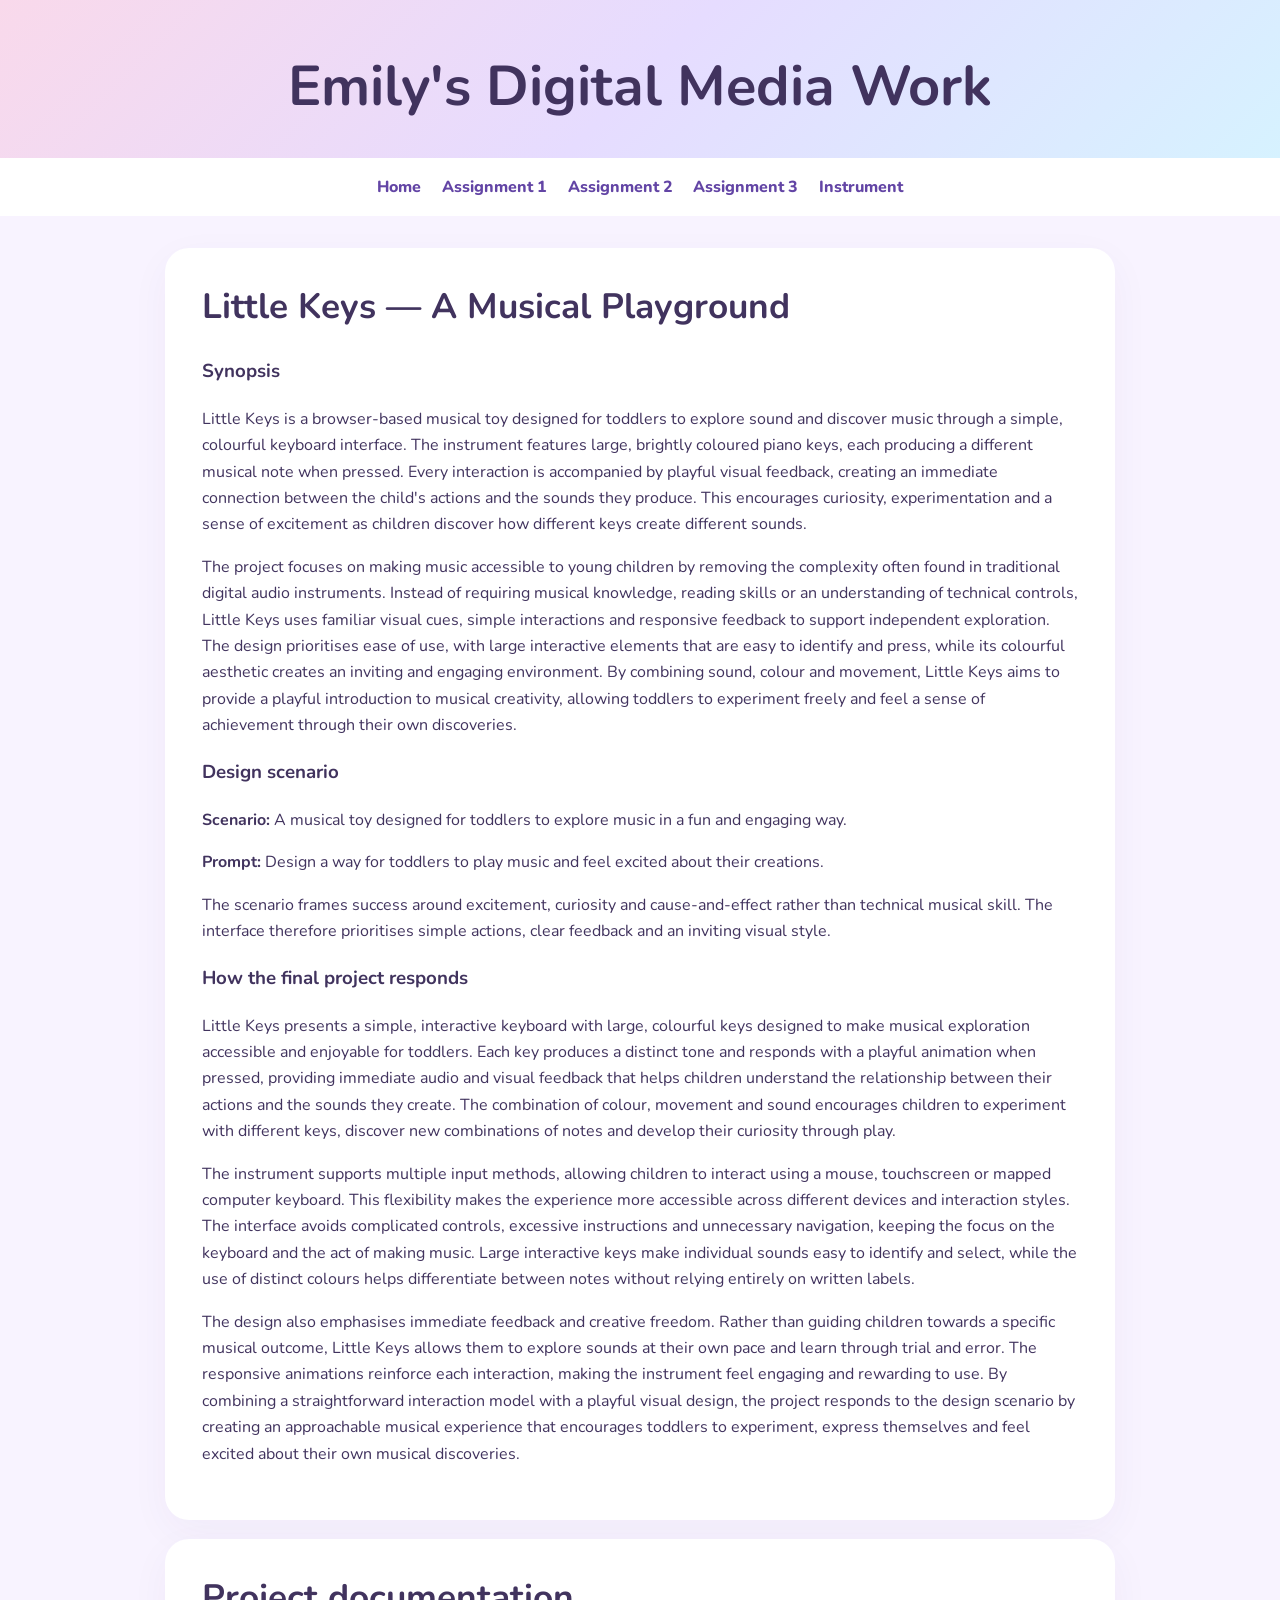
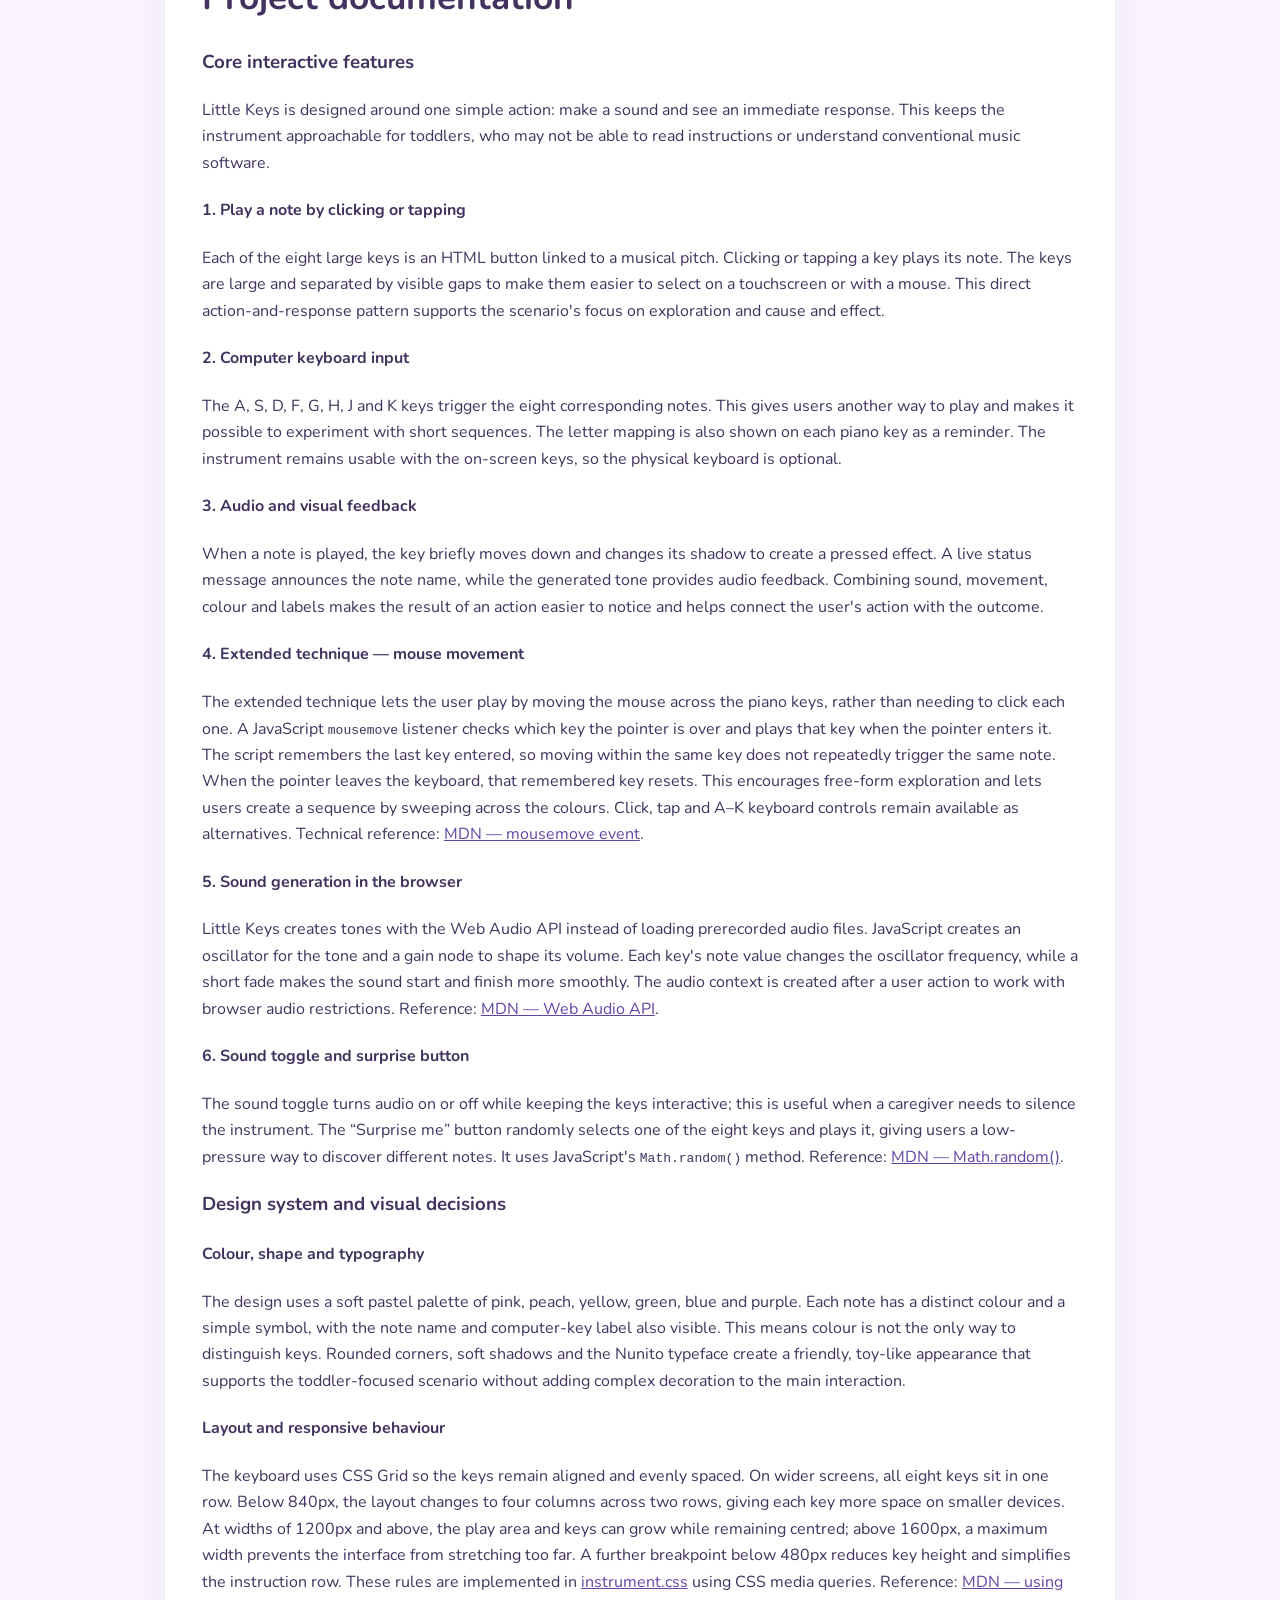
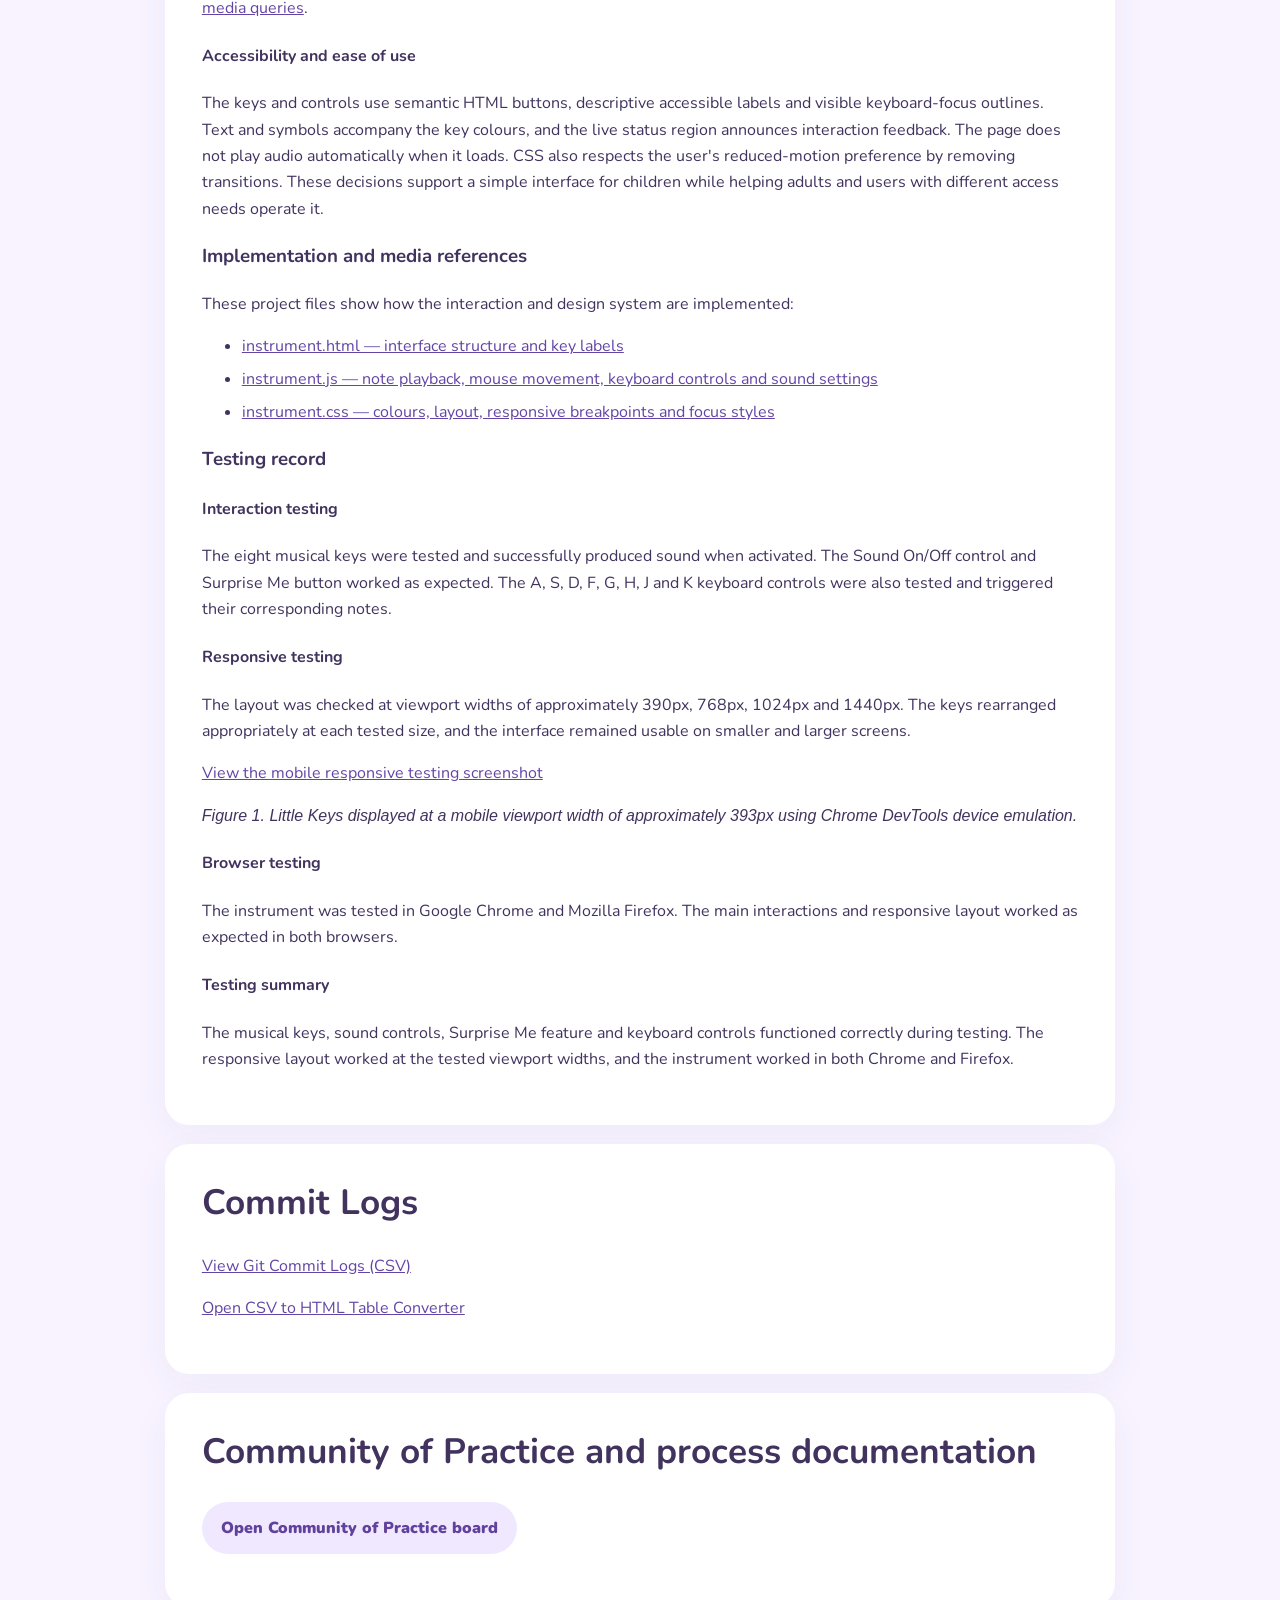
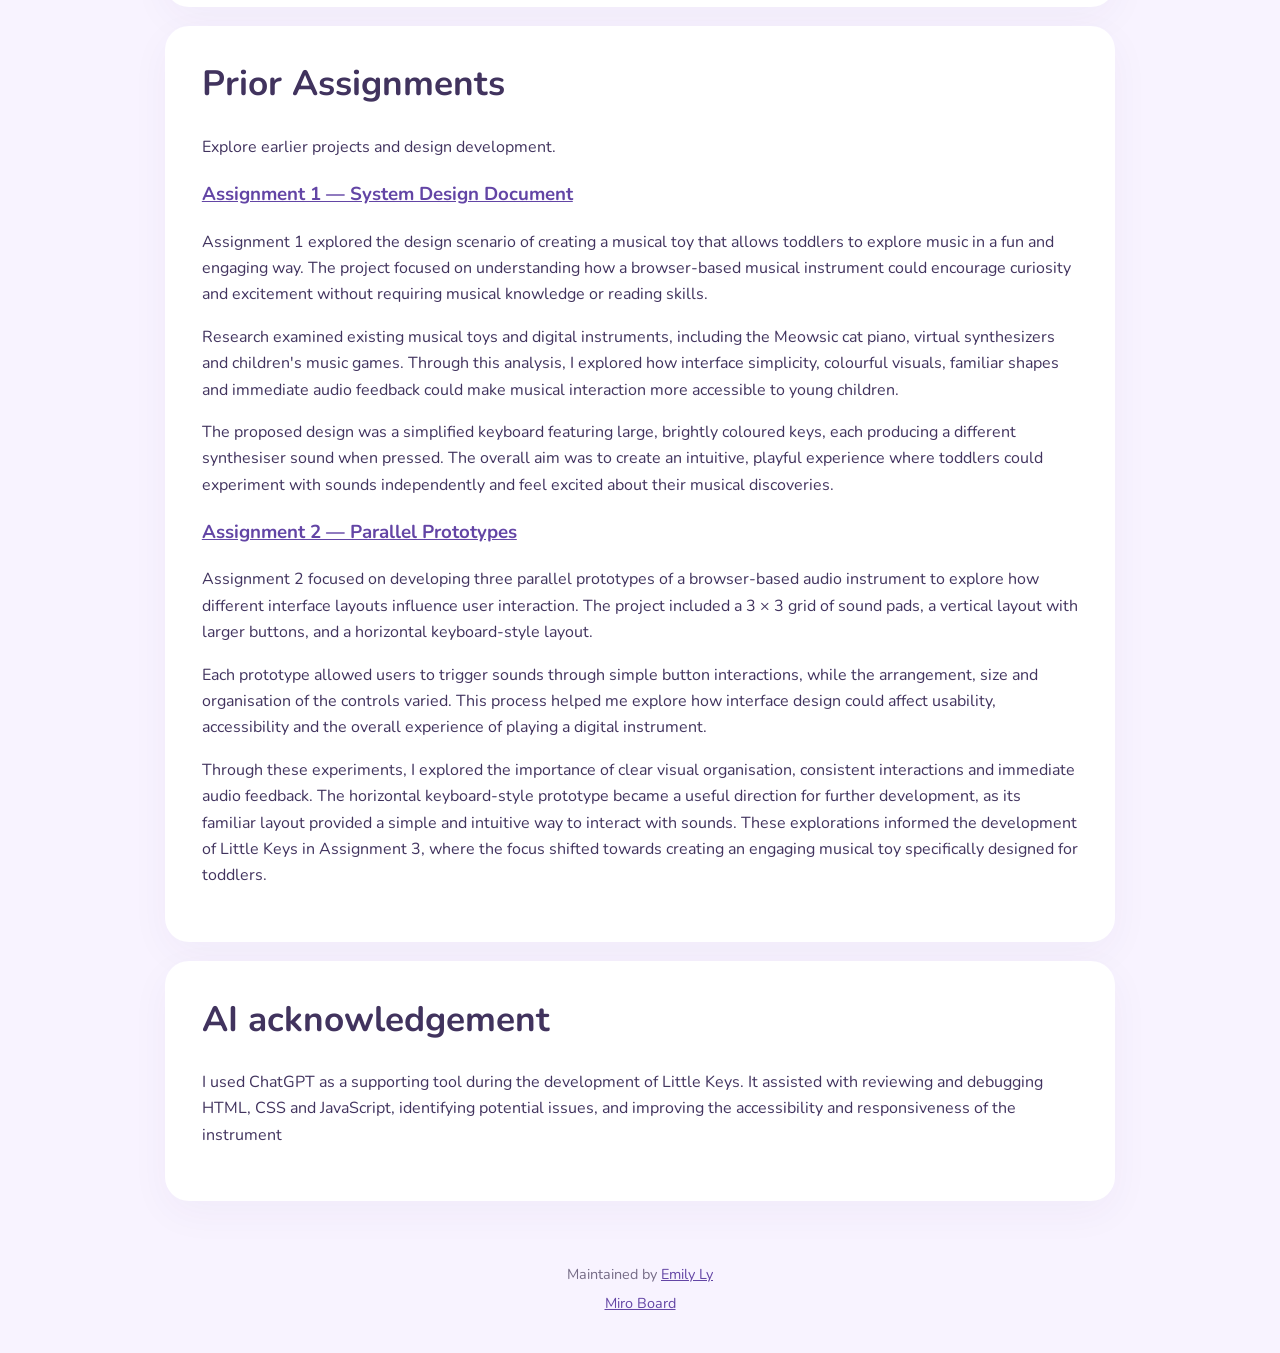
==== commit b2abe8e3: "Chaning footer" ====
--- a/index.html
+++ b/index.html
@@ -155,6 +155,15 @@
     <p>I used ChatGPT as a supporting tool during the development of Little Keys. It assisted with reviewing and debugging HTML, CSS and JavaScript, identifying potential issues, and improving the accessibility and responsiveness of the instrument</p>
 
     </main>
-    <footer><p>Maintained by <a href="https://github.com/emilylyy1" target="_blank" rel="noreferrer">Emily Ly</a>
+    <footer>
+        <p>Maintained by <a href="https://github.com/emilylyy1" target="_blank" rel="noreferrer">Emily Ly</a>
+        </p>
+        <p><a href="https://au.miro.com/app/board/u3jVOf5GMUk=/?share_link_id=361739306396"
+           target="_blank"
+           rel="noopener noreferrer">
+            Miro Board
+        </a>
+    </p>
+    </footer>
 </body>
 </html>
